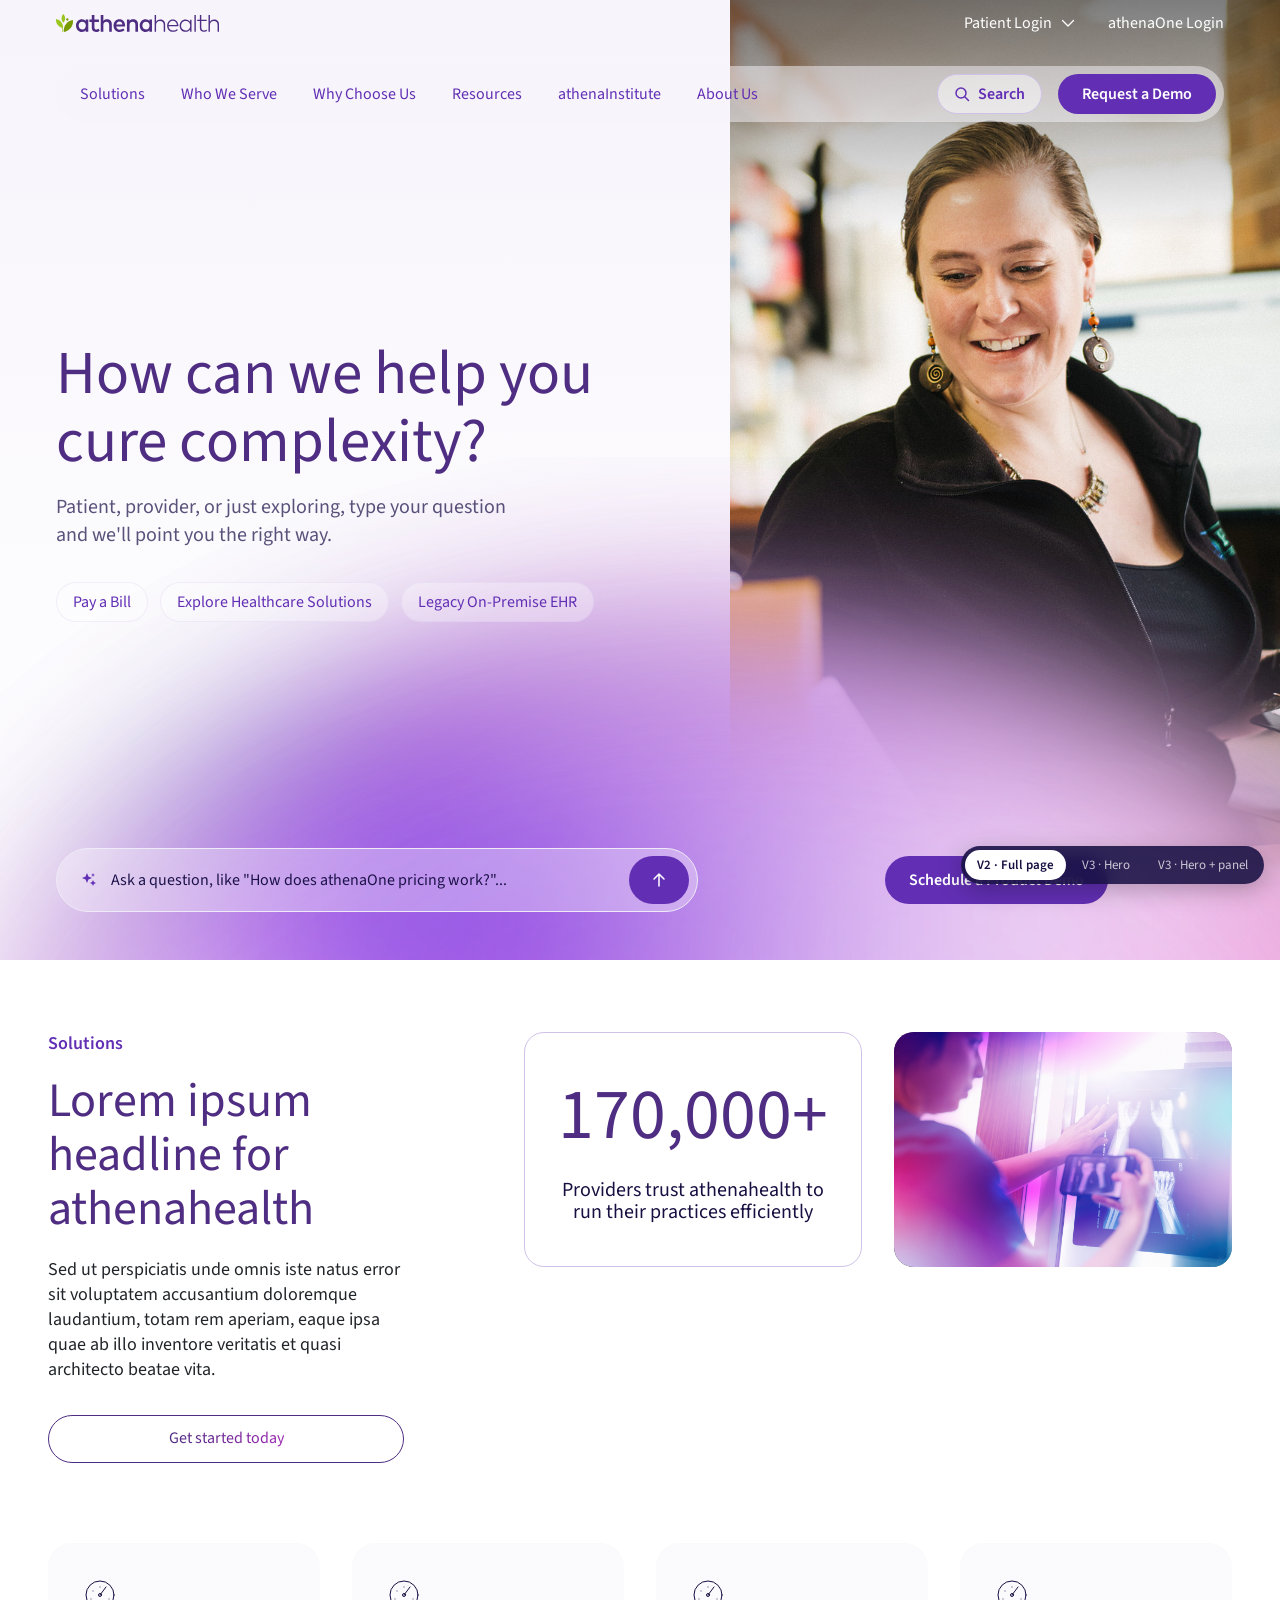
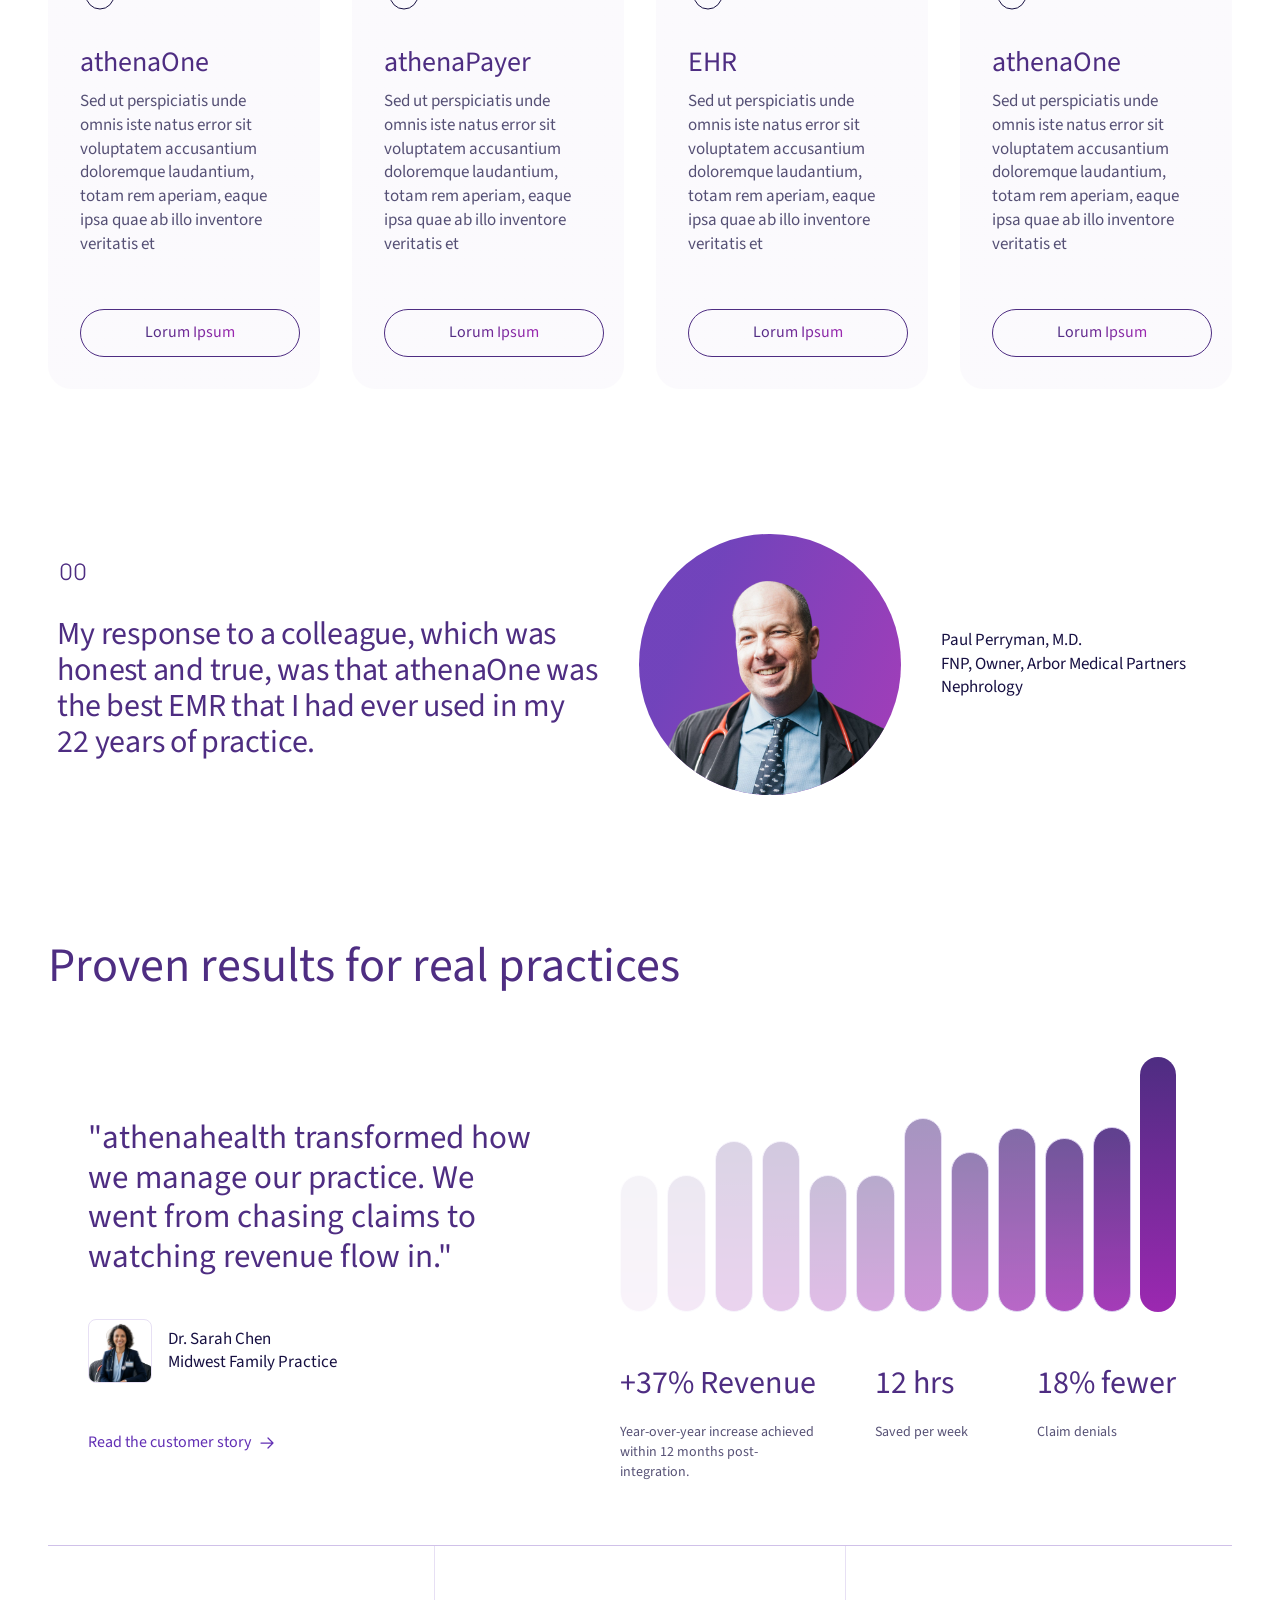
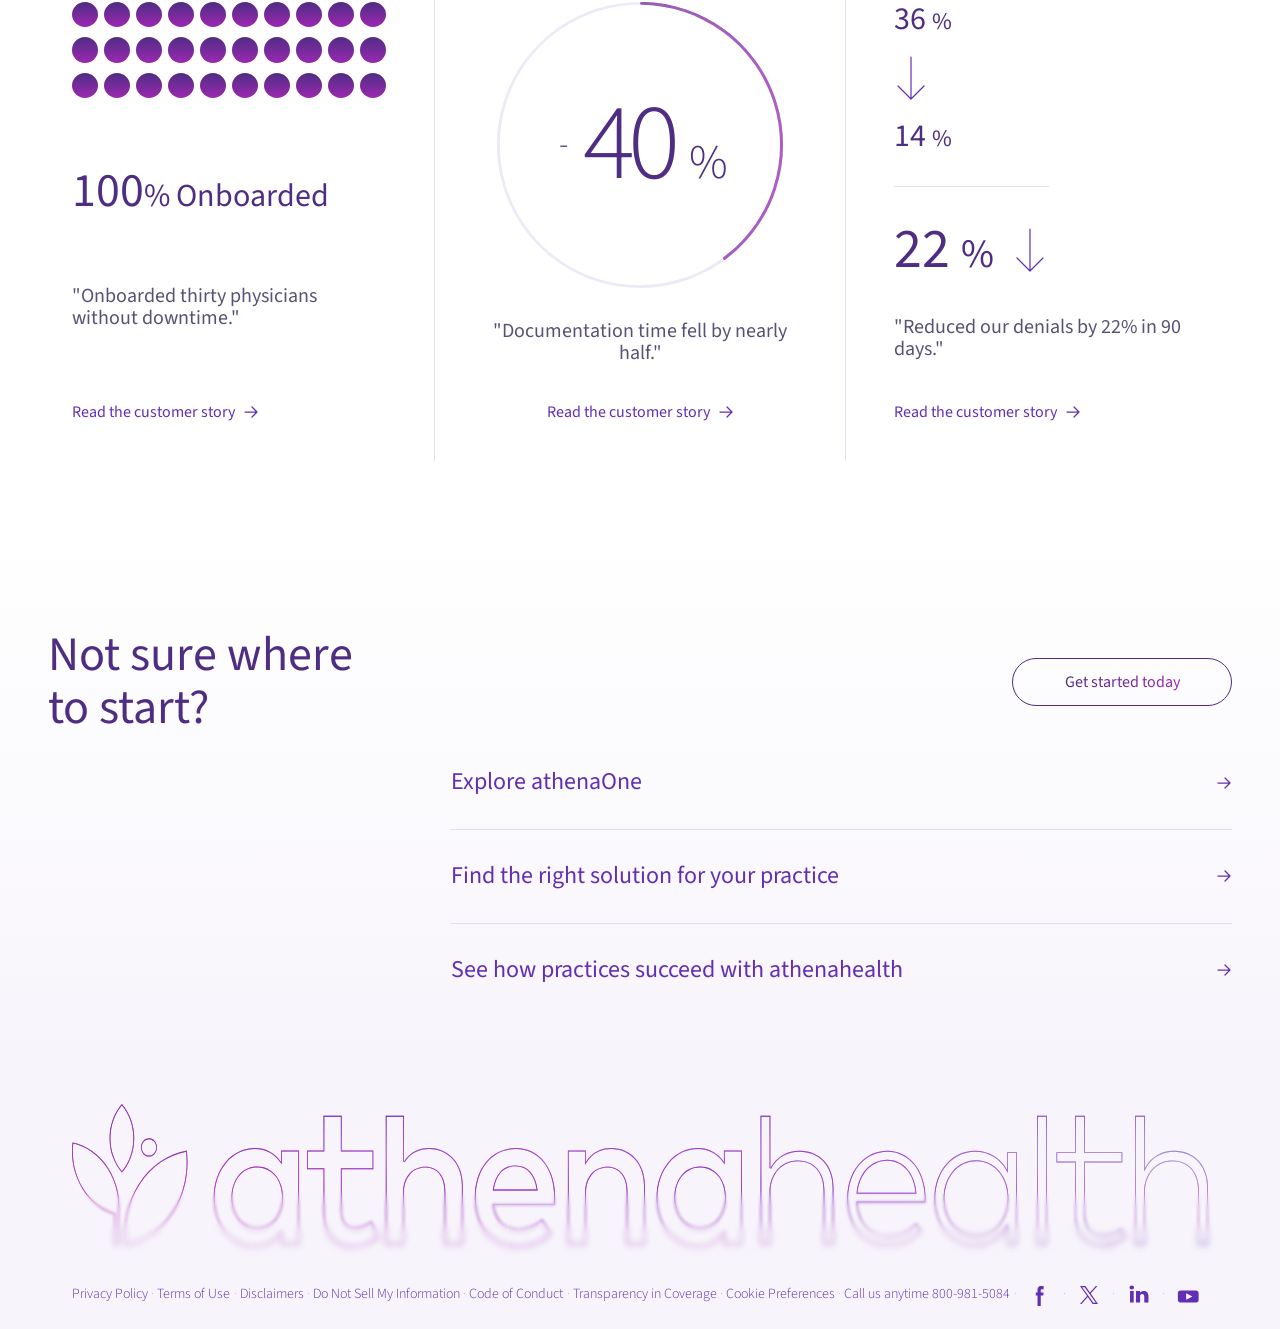
==== athena-cro-prototype/v2.html @ f856212c "Add athenahealth homepage CRO prototype (Option 3, V2/V3) Co-Authored-By: Claude Fable 5.1 <noreply@" ====
<!DOCTYPE html>
<html lang="en">
<head>
<meta charset="utf-8">
<meta name="viewport" content="width=device-width, initial-scale=1">
<title>athenahealth — Option 3 · Conversational experience · V2</title>
<link rel="preconnect" href="https://fonts.googleapis.com">
<link rel="preconnect" href="https://fonts.gstatic.com" crossorigin>
<link href="https://fonts.googleapis.com/css2?family=Source+Sans+3:wght@300;400;600;700&display=swap" rel="stylesheet">
<link rel="stylesheet" href="styles.css">
<link rel="stylesheet" href="responsive.css">
<script type="module" src="mesh-gradient.js"></script>
<script type="module" src="prototype.js"></script>
</head>
<body>
<div class="page" data-figma-node="740:11235">

  <!-- ============ HERO (740:11236 "V2- General") ============ -->
  <section class="hero hero--v2">
    <div class="hero-img" data-figma-node="740:11237">
      <img src="assets/hero-img.png" alt="">
    </div>

    <header class="nav" data-figma-node="740:11238">
      <div class="nav-utility">
        <a class="logo" href="#" aria-label="athenahealth">
          <span class="wordmark"><img src="assets/wordmark.svg" alt=""></span>
          <span class="leaf"><img src="assets/leaf.svg" alt=""></span>
        </a>
        <div class="logins">
          <a class="link-arrow" href="#">Patient Login <span class="ic"><svg viewBox="0 0 16 16" fill="none" stroke="currentColor" stroke-width="1.25" stroke-linecap="round" stroke-linejoin="round"><path d="M2.5 5.5l5.5 5.5 5.5-5.5"/></svg></span></a>
          <a class="link-arrow" href="#">athenaOne Login</a>
        </div>
      </div>
      <div class="nav-bar-wrap">
        <nav class="nav-bar">
          <div class="nav-links" id="nav-links">
            <a class="nav-link" href="#">Solutions</a>
            <a class="nav-link" href="#">Who We Serve</a>
            <a class="nav-link" href="#">Why Choose Us</a>
            <a class="nav-link" href="#">Resources</a>
            <a class="nav-link" href="#">athenaInstitute</a>
            <a class="nav-link" href="#">About Us</a>
          </div>
          <button class="nav-menu-btn" type="button" aria-label="Menu" aria-expanded="false" aria-controls="nav-links"><svg viewBox="0 0 20 20" fill="none" stroke="currentColor" stroke-width="1.5" stroke-linecap="round"><path class="bars-ic" d="M3 5h14M3 10h14M3 15h14"/><path class="x-ic" d="M5 5l10 10M15 5L5 15" style="display:none"/></svg></button>
            <div class="nav-cta">
            <button class="search-pill" type="button" aria-label="Search"><span class="ic"><svg viewBox="0 0 16 16" fill="none" stroke="currentColor" stroke-width="1.5" stroke-linecap="round"><circle cx="7" cy="7" r="5"/><path d="M11 11l3.5 3.5"/></svg></span><span class="search-label">Search</span></button>
            <a class="btn-primary" href="#">Request a Demo</a>
          </div>
        </nav>
      </div>
    </header>

    <!-- Mesh-gradient blob: Ellipse 54 (740:11274) -->
    <div class="blob" data-figma-node="740:11274">
      <div class="blob-inner">
        <div class="mesh" data-mesh="A" data-mask="assets/ellipse54-v2.svg" style="opacity:.9"></div>
        <div class="mesh overlay" data-mesh="B" data-mask="assets/ellipse54-v2.svg"></div>
        <img class="blob-shape" src="assets/ellipse54-v2.svg" alt="">
      </div>
    </div>

    <form class="ask" data-figma-node="740:11275" autocomplete="off">
      <div class="ask-left">
        <span class="ic"><svg viewBox="0 0 16 16" fill="currentColor"><path d="M6 1l1.4 3.6L11 6 7.4 7.4 6 11 4.6 7.4 1 6l3.6-1.4L6 1z"/><path d="M12 8l.9 2.1L15 11l-2.1.9L12 14l-.9-2.1L9 11l2.1-.9L12 8z"/><path d="M12 1l.6 1.4L14 3l-1.4.6L12 5l-.6-1.4L10 3l1.4-.6L12 1z"/></svg></span>
        <input type="text" name="q" aria-label="Ask a question" placeholder='Ask a question, like "How does athenaOne pricing work?"...'>
      </div>
      <button class="ask-send" type="submit" aria-label="Send"><span class="ic"><svg viewBox="0 0 16 16" fill="none" stroke="currentColor" stroke-width="1.5" stroke-linecap="round" stroke-linejoin="round"><path d="M8 14V2M3 7l5-5 5 5"/></svg></span></button>
    </form>

    <div class="hero-copy" data-figma-node="740:11283">
      <div class="text">
        <h1>How can we help you cure complexity?</h1>
        <p class="sub">Patient, provider, or just exploring, type your question
and we'll point you the right way.</p>
      </div>
      <div class="chips">
        <button class="chip" type="button">Pay a Bill</button>
        <button class="chip" type="button">Explore Healthcare Solutions</button>
        <button class="chip" type="button">Legacy On-Premise EHR</button>
      </div>
    </div>

    <a class="btn-primary hero-cta" href="#" data-figma-node="740:11291">Schedule a Product Demo</a>
  </section>

  <!-- ============ SOLUTIONS (740:11292) ============ -->
  <section class="sec-solutions" data-figma-node="740:11292">
    <div class="sol-top">
      <div class="sol-copy">
        <div class="text">
          <p class="kicker">Solutions</p>
          <h2 class="h2">Lorem ipsum headline for athenahealth</h2>
          <p class="body-18">Sed ut perspiciatis unde omnis iste natus error sit voluptatem accusantium doloremque laudantium, totam rem aperiam, eaque ipsa quae ab illo inventore veritatis et quasi architecto beatae vita.</p>
        </div>
        <a class="btn-outline" href="#"><span>Get started today</span></a>
      </div>
      <div class="sol-stats">
        <div class="stat-card">
          <div class="inner">
            <p class="stat-num">170,000+</p>
            <p class="stat-cap">Providers trust athenahealth to run their practices efficiently</p>
          </div>
        </div>
        <div class="photo-card" data-figma-node="740:11308">
          <img src="assets/stat-photo.png" alt="">
          <div class="mesh" data-mesh="B256"></div>
        </div>
      </div>
    </div>

    <div class="card-group" data-figma-node="740:11312">
      <article class="card">
        <div class="card-visual"><svg viewBox="0 0 32 32" fill="none" stroke="currentColor" stroke-width="1" stroke-linecap="round"><circle cx="16" cy="16" r="14"/><path d="M16 16l6-8"/><circle cx="16" cy="16" r="1.5"/><path d="M7 20h.01M9 12h.01M16 8h.01M25 20h.01"/></svg></div>
        <div class="card-text">
          <h3 class="card-title">athenaOne</h3>
          <p class="card-body">Sed ut perspiciatis unde omnis iste natus error sit voluptatem accusantium doloremque laudantium, totam rem aperiam, eaque ipsa quae ab illo inventore veritatis et </p>
        </div>
        <a class="btn-outline" href="#"><span>Lorum Ipsum</span></a>
      </article>
      <article class="card">
        <div class="card-visual"><svg viewBox="0 0 32 32" fill="none" stroke="currentColor" stroke-width="1" stroke-linecap="round"><circle cx="16" cy="16" r="14"/><path d="M16 16l6-8"/><circle cx="16" cy="16" r="1.5"/><path d="M7 20h.01M9 12h.01M16 8h.01M25 20h.01"/></svg></div>
        <div class="card-text">
          <h3 class="card-title">athenaPayer</h3>
          <p class="card-body">Sed ut perspiciatis unde omnis iste natus error sit voluptatem accusantium doloremque laudantium, totam rem aperiam, eaque ipsa quae ab illo inventore veritatis et </p>
        </div>
        <a class="btn-outline" href="#"><span>Lorum Ipsum</span></a>
      </article>
      <article class="card">
        <div class="card-visual"><svg viewBox="0 0 32 32" fill="none" stroke="currentColor" stroke-width="1" stroke-linecap="round"><circle cx="16" cy="16" r="14"/><path d="M16 16l6-8"/><circle cx="16" cy="16" r="1.5"/><path d="M7 20h.01M9 12h.01M16 8h.01M25 20h.01"/></svg></div>
        <div class="card-text">
          <h3 class="card-title">EHR</h3>
          <p class="card-body">Sed ut perspiciatis unde omnis iste natus error sit voluptatem accusantium doloremque laudantium, totam rem aperiam, eaque ipsa quae ab illo inventore veritatis et </p>
        </div>
        <a class="btn-outline" href="#"><span>Lorum Ipsum</span></a>
      </article>
      <article class="card">
        <div class="card-visual"><svg viewBox="0 0 32 32" fill="none" stroke="currentColor" stroke-width="1" stroke-linecap="round"><circle cx="16" cy="16" r="14"/><path d="M16 16l6-8"/><circle cx="16" cy="16" r="1.5"/><path d="M7 20h.01M9 12h.01M16 8h.01M25 20h.01"/></svg></div>
        <div class="card-text">
          <h3 class="card-title">athenaOne</h3>
          <p class="card-body">Sed ut perspiciatis unde omnis iste natus error sit voluptatem accusantium doloremque laudantium, totam rem aperiam, eaque ipsa quae ab illo inventore veritatis et </p>
        </div>
        <a class="btn-outline" href="#"><span>Lorum Ipsum</span></a>
      </article>
    </div>
  </section>

  <!-- ============ TESTIMONIAL (740:11369) ============ -->
  <section class="sec-quote" data-figma-node="740:11369">
    <div class="quote-col">
      <div class="quote-mark"><svg viewBox="0 0 40 40" fill="none" stroke="currentColor" stroke-width="1.6"><path d="M9 4c-2.5 0-4.5 2-4.5 4.5v6.5c0 2.5 2 4.5 4.5 4.5s4.5-2 4.5-4.5V8.5C13.5 6 11.5 4 9 4zM23 4c-2.5 0-4.5 2-4.5 4.5v6.5c0 2.5 2 4.5 4.5 4.5s4.5-2 4.5-4.5V8.5C27.5 6 25.5 4 23 4z"/></svg></div>
      <p class="quote-text">My response to a colleague, which was honest and true, was that athenaOne was the best EMR that I had ever used in my 22 years of practice.</p>
    </div>
    <div class="quote-photo" data-figma-node="740:11387"><img src="assets/testimonial-photo.png" alt=""></div>
    <div class="quote-by">Paul Perryman, M.D.
FNP, Owner, Arbor Medical Partners
Nephrology </div>
  </section>

  <!-- ============ PROVEN RESULTS (740:11392) ============ -->
  <section class="sec-results" data-figma-node="740:11392">
    <h2 class="h2">Proven results for real practices</h2>
    <div class="results-wrap">
      <div class="results-top">
        <div class="rq">
          <p class="rq-text">"athenahealth transformed how we manage our practice. We went from chasing claims to watching revenue flow in."</p>
          <div class="rq-author">
            <div class="avatar">
              <img class="ph" src="assets/testimonial-photo.png" alt="">
              <img class="ov" src="assets/avatar-overlay.png" alt="">
            </div>
            <p class="rq-name">Dr. Sarah Chen<br>Midwest Family Practice</p>
          </div>
          <a class="link-arrow" href="#">Read the customer story <span class="ic"><svg viewBox="0 0 16 16" fill="none" stroke="currentColor" stroke-width="1.25" stroke-linecap="round" stroke-linejoin="round"><path d="M2 8h12M9 3l5 5-5 5"/></svg></span></a>
        </div>
        <div class="rchart">
          <div class="bars" aria-hidden="true">
            <div class="bar" style="height:137.059px;opacity:.05"></div>
            <div class="bar" style="height:137.059px;opacity:.10"></div>
            <div class="bar" style="height:171.006px;opacity:.20"></div>
            <div class="bar" style="height:171.006px;opacity:.25"></div>
            <div class="bar" style="height:137.059px;opacity:.30"></div>
            <div class="bar" style="height:137.059px;opacity:.40"></div>
            <div class="bar" style="height:194.476px;opacity:.50"></div>
            <div class="bar" style="height:160.211px;opacity:.60"></div>
            <div class="bar" style="height:184.289px;opacity:.70"></div>
            <div class="bar" style="height:174.301px;opacity:.80"></div>
            <div class="bar" style="height:185.098px;opacity:.90"></div>
            <div class="bar solid" style="height:255.333px"></div>
          </div>
          <div class="rstats">
            <div class="rstat" style="width:204px"><p class="rstat-num">+37% Revenue</p><p class="rstat-cap">Year-over-year increase achieved within 12 months post-integration.</p></div>
            <div class="rstat" style="width:111px"><p class="rstat-num">12 hrs</p><p class="rstat-cap">Saved per week</p></div>
            <div class="rstat"><p class="rstat-num">18% fewer</p><p class="rstat-cap">Claim denials</p></div>
          </div>
        </div>
      </div>

      <div class="hr" role="presentation"></div>

      <div class="results-bottom">
        <div class="rcol">
          <div class="dots" id="dots" aria-hidden="true"></div>
          <p class="pct-100"><span class="big">100</span><span class="mid">% Onboarded</span></p>
          <p class="rcol-quote">"Onboarded thirty physicians without downtime."</p>
          <a class="link-arrow" href="#">Read the customer story <span class="ic"><svg viewBox="0 0 16 16" fill="none" stroke="currentColor" stroke-width="1.25" stroke-linecap="round" stroke-linejoin="round"><path d="M2 8h12M9 3l5 5-5 5"/></svg></span></a>
        </div>
        <div class="vr" role="presentation"></div>
        <div class="rcol center">
          <div class="ring" aria-label="40% reduction">
            <div class="arc"><img src="assets/ellipse229.svg" alt=""></div>
            <img class="track" src="assets/ellipse230.svg" alt="">
            <p class="val"><span class="n">40 </span><span class="p">%</span></p>
            <p class="minus">-</p>
          </div>
          <p class="rcol-quote">"Documentation time fell by nearly half."</p>
          <a class="link-arrow" href="#">Read the customer story <span class="ic"><svg viewBox="0 0 16 16" fill="none" stroke="currentColor" stroke-width="1.25" stroke-linecap="round" stroke-linejoin="round"><path d="M2 8h12M9 3l5 5-5 5"/></svg></span></a>
        </div>
        <div class="vr" role="presentation"></div>
        <div class="rcol">
          <div class="rdelta">
            <div class="rdelta-stack">
              <p class="pct"><span class="n32">36 </span><span class="n24">%</span></p>
              <span class="arrow-dn"><svg viewBox="0 0 34 50" fill="none" stroke="currentColor" stroke-width="1.2" stroke-linecap="round" stroke-linejoin="round"><path d="M17 4v42M4 33l13 13 13-13"/></svg></span>
              <p class="pct"><span class="n32">14 </span><span class="n24">%</span></p>
            </div>
            <div class="rdelta-line"></div>
            <div class="rdelta-row">
              <p class="pct"><span class="n56">22 </span><span class="n40">%</span></p>
              <span class="arrow-dn"><svg viewBox="0 0 34 50" fill="none" stroke="currentColor" stroke-width="1.2" stroke-linecap="round" stroke-linejoin="round"><path d="M17 4v42M4 33l13 13 13-13"/></svg></span>
            </div>
          </div>
          <p class="rcol-quote">"Reduced our denials by 22% in 90 days."</p>
          <a class="link-arrow" href="#">Read the customer story <span class="ic"><svg viewBox="0 0 16 16" fill="none" stroke="currentColor" stroke-width="1.25" stroke-linecap="round" stroke-linejoin="round"><path d="M2 8h12M9 3l5 5-5 5"/></svg></span></a>
        </div>
      </div>
    </div>
  </section>

  <!-- ============ PREFOOTER (740:11562) ============ -->
  <section class="sec-prefooter" data-figma-node="740:11562">
    <div class="pre-head">
      <h2 class="h2">Not sure where to start?</h2>
      <a class="btn-outline" href="#"><span>Get started today</span></a>
    </div>
    <div class="pre-links">
      <a class="pre-link" href="#">Explore athenaOne <span class="ic"><svg viewBox="0 0 16 16" fill="none" stroke="currentColor" stroke-width="1.25" stroke-linecap="round" stroke-linejoin="round"><path d="M2 8h12M9 3l5 5-5 5"/></svg></span></a>
      <div class="pre-sep"></div>
      <a class="pre-link" href="#">Find the right solution for your practice <span class="ic"><svg viewBox="0 0 16 16" fill="none" stroke="currentColor" stroke-width="1.25" stroke-linecap="round" stroke-linejoin="round"><path d="M2 8h12M9 3l5 5-5 5"/></svg></span></a>
      <div class="pre-sep"></div>
      <a class="pre-link" href="#">See how practices succeed with athenahealth <span class="ic"><svg viewBox="0 0 16 16" fill="none" stroke="currentColor" stroke-width="1.25" stroke-linecap="round" stroke-linejoin="round"><path d="M2 8h12M9 3l5 5-5 5"/></svg></span></a>
    </div>
  </section>

  <!-- ============ FOOTER (740:11578) ============ -->
  <footer class="footer" data-figma-node="740:11578">
    <div class="footer-logo" data-figma-node="740:11579">
      <div class="fl-layer" style="--b:0px;--m0:0%;--m1:0%;--m2:58%;--m3:68%">
        <img src="assets/footer-logo.svg" alt="">
        <div class="mesh hardlight" data-mesh="B" data-mask="assets/footer-logo.svg" style="opacity:.5"></div>
      </div>
      <div class="fl-layer" style="--b:1.5px;--m0:58%;--m1:68%;--m2:74%;--m3:82%">
        <img src="assets/footer-logo.svg" alt="">
        <div class="mesh hardlight" data-mesh="B" data-mask="assets/footer-logo.svg" style="opacity:.5"></div>
      </div>
      <div class="fl-layer" style="--b:3px;--m0:74%;--m1:82%;--m2:88%;--m3:94%">
        <img src="assets/footer-logo.svg" alt="">
        <div class="mesh hardlight" data-mesh="B" data-mask="assets/footer-logo.svg" style="opacity:.5"></div>
      </div>
      <div class="fl-layer" style="--b:5px;--m0:88%;--m1:94%;--m2:100%;--m3:100%">
        <img src="assets/footer-logo.svg" alt="">
        <div class="mesh hardlight" data-mesh="B" data-mask="assets/footer-logo.svg" style="opacity:.5"></div>
      </div>
    </div>
    <div class="legal">
      <a href="#">Privacy Policy</a><span class="dot">·</span>
      <a href="#">Terms of Use</a><span class="dot">·</span>
      <a href="#">Disclaimers</a><span class="dot">·</span>
      <a href="#">Do Not Sell My Information</a><span class="dot">·</span>
      <a href="#"> Code of Conduct</a><span class="dot">·</span>
      <a href="#">Transparency in Coverage</a><span class="dot">·</span>
      <a href="#">Cookie Preferences</a><span class="dot">·</span>
      <a href="tel:8009815084"> Call us anytime 800-981-5084</a><span class="dot">·</span>
      <a class="social" href="#" aria-label="Facebook"><img src="assets/social-1.svg" alt=""></a><span class="dot">·</span>
      <a class="social" href="#" aria-label="X"><img class="x" src="assets/social-x.svg" alt=""></a><span class="dot">·</span>
      <a class="social" href="#" aria-label="LinkedIn"><img src="assets/social-3.svg" alt=""></a><span class="dot">·</span>
      <a class="social" href="#" aria-label="YouTube"><img src="assets/social-4.svg" alt=""></a>
    </div>
  </footer>
</div>

<nav class="switcher" aria-label="Prototype variants">
  <a href="v2.html" aria-current="page">V2 · Full page</a>
  <a href="v3.html">V3 · Hero</a>
  <a href="v3-panel.html">V3 · Hero + panel</a>
</nav>
</body>
</html>
---- athena-cro-prototype/styles.css ----
/* athenahealth — Homepage CRO test prototype
   Tokens taken from Figma: Homepage-CRO-Test-Designs (Option 3 — Conversational experience) */

:root {
  --white: #ffffff;
  --purple-int-100: #622fb4;
  --purple-100: #4e2d82;
  --purple-int-30: #d0c1e9;
  --purple-int-15: #e7e0f4;
  --purple-int-10: #efeaf7;
  --purple-int-5: #f7f5fb;
  --indigo-90: #1c1249;
  --indigo: #160f41;
  --dark-grey: #212529;
  --magenta: #9c28b1;
  --font: "Source Sans 3", "Source Sans Pro", "Helvetica Neue", Arial, sans-serif;
}

*, *::before, *::after { box-sizing: border-box; }
html, body { margin: 0; padding: 0; }
body {
  font-family: var(--font);
  font-weight: 400;
  color: var(--indigo);
  background: #e9e5f1;
  -webkit-font-smoothing: antialiased;
  overflow-x: auto;
}
p, h1, h2, h3 { margin: 0; font-weight: 400; }
a { color: inherit; text-decoration: none; }
button { font: inherit; color: inherit; background: none; border: 0; padding: 0; cursor: pointer; }
img { display: block; }
input { font: inherit; }

/* Fixed 1440 desktop canvas, as in the Figma frames */
.page {
  width: 100%;
  margin: 0 auto;
  background: var(--white);
  position: relative;
  isolation: isolate;
  box-shadow: 0 0 0 1px rgba(0,0,0,.04);
}

/* ---------- icons ---------- */
.ic { display: inline-block; width: 16px; height: 16px; flex: 0 0 auto; }
.ic svg { display: block; width: 100%; height: 100%; }

/* ---------- Buttons ---------- */
.btn-primary {
  display: inline-flex; align-items: center; justify-content: center; gap: 8px;
  height: 48px; min-width: 220px; padding: 10px 24px; border-radius: 30px;
  background: var(--purple-int-100); color: var(--white);
  font-size: 16px; font-weight: 600; line-height: 1.4; white-space: nowrap;
  transition: background .15s ease;
}
.btn-primary:hover { background: #5428a0; }
.btn-outline {
  display: inline-flex; align-items: center; justify-content: center; gap: 8px;
  height: 48px; min-width: 220px; padding: 10px 24px; border-radius: 30px;
  border: 1px solid var(--purple-100); background: transparent;
  font-size: 16px; font-weight: 400; line-height: 1.4; white-space: nowrap;
  transition: background .15s ease;
}
.btn-outline span {
  background: linear-gradient(90deg, #4e2d82 0%, #9c28b1 100%);
  -webkit-background-clip: text; background-clip: text; color: transparent;
}
.btn-outline:hover { background: rgba(78,45,130,.05); }
.link-arrow {
  display: inline-flex; align-items: center; gap: 8px; padding: 5px 0;
  color: var(--purple-int-100); font-size: 16px; line-height: 1.4; white-space: nowrap;
}
.link-arrow:hover { text-decoration: underline; text-underline-offset: 3px; }

/* ---------- Navigation ---------- */
.nav { position: absolute; left: 0; top: 0; width: 100%; z-index: 5; display: flex; flex-direction: column; align-items: center; }
.nav-utility {
  width: 100%; height: 46px; display: flex; align-items: center; justify-content: space-between;
  padding: 12px 56px;
}
.nav--v3 .nav-utility { padding: 12px 64px; }
.logo { position: relative; width: 162.58px; height: 18px; }
.logo .wordmark { position: absolute; left: 12.47%; top: 8.21%; right: 0; bottom: 0; }
.logo .leaf { position: absolute; left: 0; top: 0; right: 89.83%; bottom: .91%; }
.logo img { width: 100%; height: 100%; }
.logins { display: flex; align-items: center; gap: 32px; }
.logins .link-arrow { color: var(--white); }
.nav-bar-wrap { width: calc(100% - 112px); padding-top: 20px; }
.nav--v3 .nav-bar-wrap { width: calc(100% - 128px); }
.nav-bar {
  position: relative; width: 100%; display: flex; align-items: center; justify-content: space-between;
  padding: 8px; border-radius: 32px; background: rgba(247,245,251,.5);
}
.nav--v3 .nav-bar { background: rgba(247,245,251,.16); }
.nav-links { display: flex; align-items: center; gap: 4px; height: 32px; }
.nav-link {
  display: flex; align-items: center; gap: 8px; height: 38px; padding: 8px 16px; border-radius: 32px;
  color: var(--purple-int-100); font-size: 16px; line-height: 1.4; white-space: nowrap;
  transition: background .15s ease;
}
.nav-link:hover { background: rgba(98,47,180,.08); }
.nav--v3 .nav-link { color: var(--white); }
.nav--v3 .nav-link:hover { background: rgba(255,255,255,.12); }
.nav-menu-btn { display: none; align-items: center; justify-content: center; width: 40px; height: 40px; border-radius: 50%; color: var(--purple-int-100); }
.nav--v3 .nav-menu-btn { color: var(--white); }
.nav-menu-btn svg { width: 20px; height: 20px; }
.nav-cta { display: flex; align-items: center; justify-content: flex-end; gap: 16px; }
.search-pill {
  display: flex; align-items: center; gap: 8px; height: 40px; padding: 10px 16px; border-radius: 96px;
  background: rgba(255,255,255,.5); border: .5px solid var(--purple-int-30);
  color: var(--purple-int-100); font-size: 16px; font-weight: 600; line-height: 1.4;
}
.nav-cta .btn-primary { height: 40px; min-width: 0; }

/* ---------- Hero (shared) ---------- */
.hero { position: relative; width: 100%; height: 960px; overflow: hidden; }
.hero--v2 {
  background-image: linear-gradient(180deg, rgba(239,234,247,.5) 0%, rgba(239,234,247,0) 100%),
                    linear-gradient(90deg, #fff 0%, #fff 100%);
}
.hero--v3 {
  background-image: linear-gradient(123.69006781057098deg, rgb(98,47,180) 0%, rgb(98,47,180) 24%, rgb(156,40,177) 100%);
}

/* Right-hand photo (V2) */
.hero-img { position: absolute; right: 0; top: 0; width: 42.986%; height: 960px; overflow: hidden; }
.hero-img img { position: absolute; top: 0; left: -77.63%; width: 232.32%; height: 100%; max-width: none; object-fit: cover; }
.hero-img::after {
  content: ""; position: absolute; inset: 0;
  background: linear-gradient(180deg, rgba(0,0,0,.5) 0%, rgba(0,0,0,0) 24.583%);
}

/* Mesh-gradient blob ("Ellipse 54") */
.blob { position: absolute; pointer-events: none; }
.blob-inner { position: absolute; isolation: isolate; }
.mesh.overlay { mix-blend-mode: overlay; }
.mesh.hardlight { mix-blend-mode: hard-light; }
.mesh { position: absolute; inset: 0; }
.blob-shape { position: absolute; inset: 0; width: 100%; height: 100%; }

/* V2: 1471.146 × 1059.452 at (-13, 636), rotated 180°, blur padding -16.99% / -12.24% */
.hero--v2 .blob { left: -13px; top: 636px; width: 1471.146px; height: 1059.452px; transform: rotate(180deg); }
.hero--v2 .blob-inner { inset: -16.99% -12.24%; }
/* V3: 1228.634 box at (143, 453); inner 899.423 square rotated 30°, padding -26.68% */
.hero--v3 .blob { left: 143px; top: 453px; width: 1228.634px; height: 1228.634px; display: flex; align-items: center; justify-content: center; }
.hero--v3 .blob-rot { position: relative; width: 899.423px; height: 899.423px; transform: rotate(30deg); flex: none; }
.hero--v3 .blob-inner { inset: -26.68%; }

/* Hero copy */
.hero-copy { position: absolute; left: 56px; top: 340px; width: 539px; display: flex; flex-direction: column; gap: 32px; }
.hero-copy .text { display: flex; flex-direction: column; gap: 16px; }
.hero-copy h1 { font-size: 61px; line-height: 1.12; color: var(--purple-100); overflow-wrap: break-word; }
.hero-copy .sub { font-size: 20px; line-height: 1.44; color: var(--indigo-90); opacity: .72; white-space: pre-wrap; }
.chips { display: flex; align-items: center; gap: 12px; }
.chip {
  display: inline-flex; align-items: center; justify-content: center; gap: 8px; padding: 8px 16px; border-radius: 30px;
  background: rgba(255,255,255,.32); border: .5px solid rgba(208,193,233,.24);
  color: var(--purple-int-100); font-size: 16px; line-height: 22px; white-space: nowrap;
  transition: background .15s ease;
}
.chip:hover { background: rgba(255,255,255,.6); }

.hero--v3 .hero-copy { left: 64px; top: 322px; width: 642px; }
.hero--v3 .hero-copy .text { gap: 12px; }
.eyebrow { font-size: 10px; font-weight: 700; line-height: 1.28; letter-spacing: 2.8px; text-transform: uppercase; color: var(--purple-int-15); white-space: nowrap; }
.hero--v3 h1 { color: var(--white); font-size: 64px; line-height: 1.12; }
.hero--v3 h1 .wave { font-size: 45px; }
.hero--v3 h1 .sp { font-size: 56px; }
.hero--v3 .chip { background: rgba(255,255,255,.12); border: 0; padding: 11px 18px; color: var(--white); }
.hero--v3 .chip:hover { background: rgba(255,255,255,.22); }

/* Ask bar */
.ask {
  position: absolute; left: 56px; top: 848px; width: 642px; height: 64px;
  display: flex; align-items: center; justify-content: space-between;
  padding: 10px 8px 10px 24px; border-radius: 70px;
  background: rgba(255,255,255,.32); border: 1px solid var(--purple-int-10);
}
.ask-left { display: flex; align-items: center; gap: 12px; flex: 1; min-width: 0; }
.ask-left .ic { color: var(--purple-int-100); }
.ask input {
  flex: 1; min-width: 0; border: 0; outline: 0; background: transparent;
  font-size: 16px; line-height: 1.4; color: var(--indigo-90);
}
.ask input::placeholder { color: var(--indigo-90); opacity: 1; }
.ask-send {
  display: inline-flex; align-items: center; justify-content: center; height: 48px; min-width: 48px; padding: 10px 22px;
  border-radius: 30px; background: var(--purple-int-100); color: var(--white); flex: none;
}
.hero--v3 .ask { left: 64px; background: rgba(255,255,255,.12); border: 1px solid rgba(255,255,255,.32); }
.hero--v3 .ask-left .ic, .hero--v3 .ask input, .hero--v3 .ask input::placeholder { color: var(--white); }
.hero--v3 .ask-send { width: 80px; background: var(--white); color: var(--purple-int-100); padding: 10px 24px; }

.hero-cta { position: absolute; right: 13.47%; top: 856px; }

/* V3 side panel */
.panel {
  position: absolute; right: 64px; top: 154px; width: 523px; height: 754px; border-radius: 32px; background: var(--white);
}
.panel-title { position: absolute; left: 32px; top: 32px; font-size: 16px; line-height: 22px; color: var(--purple-100); white-space: nowrap; }
.panel-cards { position: absolute; left: 32px; top: 78px; width: 459px; display: flex; flex-direction: column; align-items: center; gap: 32px; }
.panel-list { display: flex; flex-direction: column; gap: 24px; width: 100%; }
.pcard { display: flex; align-items: center; gap: 20px; width: 100%; border-radius: 16px; overflow: hidden; }
.pcard-img { position: relative; width: 180px; height: 144px; border-radius: 8px; overflow: hidden; background: var(--purple-int-100); flex: none; }
.pcard-img img { position: absolute; max-width: none; object-fit: cover; }
.pcard-copy { flex: 1; min-width: 0; display: flex; flex-direction: column; justify-content: center; gap: 16px; }
.pcard-text { display: flex; flex-direction: column; gap: 13.394px; }
.pcard-cat { font-size: 14px; line-height: 1.3; color: var(--indigo-90); opacity: .72; width: 234.394px; }
.pcard-cat.alt { color: var(--indigo); }
.pcard-cat.purple { color: var(--purple-int-100); opacity: 1; }
.pcard-title { font-size: 19px; font-weight: 600; line-height: 1.12; letter-spacing: -.2093px; color: var(--purple-100); overflow-wrap: break-word; }
.pcard-title.indigo { color: var(--indigo); }
.pcard-link { display: inline-flex; align-items: center; gap: 6.697px; padding: 4.186px 0; font-size: 13.39px; font-weight: 600; line-height: 1.4; color: var(--purple-int-100); white-space: nowrap; }
.pcard-link .ic { width: 13.394px; height: 13.394px; }
.pcard-link:hover { text-decoration: underline; text-underline-offset: 3px; }
.pager { display: flex; gap: 8px; align-items: center; width: 46px; height: 10px; }
.pager button { width: 10px; height: 10px; border-radius: 50%; background: var(--purple-int-30); transition: background .15s ease; }
.pager button[aria-current="true"] { background: var(--purple-int-100); }
.panel .btn-primary { position: absolute; left: 32px; top: 674px; width: 459px; }

/* ---------- Section: Solutions / stats / cards ---------- */
.sec-solutions { background: var(--white); padding: 72px 48px; display: flex; flex-direction: column; gap: 80px; width: 100%; }
.sol-top { display: flex; gap: 120px; align-items: flex-start; width: 100%; }
.sol-copy { flex: 1 0 0; min-width: 1px; display: flex; flex-direction: column; gap: 32px; }
.sol-copy .text { display: flex; flex-direction: column; gap: 20px; }
.kicker { font-size: 18px; font-weight: 600; line-height: 1.3; color: var(--purple-int-100); }
.h2 { font-size: 48px; line-height: 1.12; color: var(--purple-100); overflow-wrap: break-word; }
.body-18 { font-size: 18px; line-height: 1.4; color: var(--dark-grey); }
.sol-stats { display: flex; align-items: center; gap: 32px; flex: none; }
.stat-card {
  width: 338px; height: 235px; display: flex; flex-direction: column; align-items: center; justify-content: center; gap: 32px;
  padding: 32px 24px; border-radius: 20px; border: .5px solid var(--purple-int-30);
}
.stat-card .inner { display: flex; flex-direction: column; align-items: center; gap: 24px; }
.stat-num { font-size: 72px; line-height: 1.1; color: var(--purple-100); white-space: nowrap; }
.stat-cap { width: 290px; font-size: 20px; line-height: 1.12; text-align: center; color: var(--indigo); }
.photo-card { position: relative; width: 338px; height: 235px; border-radius: 20px; overflow: hidden; isolation: isolate; }
.photo-card .mesh { mix-blend-mode: hard-light; }
.photo-card img { position: absolute; inset: 0; width: 100%; height: 100%; object-fit: cover; }
.photo-card .mesh { border-radius: 20px; }

.card-group { display: flex; gap: 32px; align-items: flex-start; width: 100%; }
.card {
  flex: 1 0 0; min-width: 1px; display: flex; flex-direction: column; gap: 32px; padding: 32px; border-radius: 24px; overflow: hidden;
  background-image: linear-gradient(90deg, rgba(239,234,247,.25) 0%, rgba(239,234,247,.25) 100%), linear-gradient(90deg, #fff 0%, #fff 100%);
}
.card-visual { width: 40px; height: 40px; padding: 4px; display: flex; align-items: center; justify-content: center; color: var(--indigo); }
.card-visual svg { width: 32px; height: 32px; }
.card-text { display: flex; flex-direction: column; gap: 12px; }
.card-title { font-size: 28px; line-height: 1.12; color: var(--purple-100); }
.card-body { font-size: 17px; line-height: 1.4; color: var(--indigo); opacity: .72; }
.card .btn-outline { margin-top: 20px; }

/* ---------- Section: big testimonial ---------- */
.sec-quote { display: flex; align-items: center; justify-content: center; gap: 40px; padding: 73px 48px; width: 100%; }
.quote-col { width: 542px; display: flex; flex-direction: column; gap: 48px; }
.quote-mark { height: 1px; color: var(--purple-100); display: flex; align-items: flex-start; }
.quote-mark svg { width: 40px; height: 40px; margin-top: -8px; }
.quote-text { font-size: 32px; line-height: 1.12; letter-spacing: -.25px; color: var(--purple-100); }
.quote-photo {
  position: relative; width: 261.866px; height: 261.867px; border-radius: 172px; overflow: hidden; flex: none;
  background-image: linear-gradient(113.96238016603981deg, rgba(98,47,180,.9) 0%, rgba(98,47,180,.9) 24%, rgba(156,40,177,.9) 100%);
}
.quote-photo img { position: absolute; left: -25.02%; top: 16.67%; width: 125.02%; height: 83.33%; max-width: none; }
.quote-by { width: 281.652px; height: 86.188px; display: flex; flex-direction: column; justify-content: center; font-size: 17px; line-height: 1.4; color: var(--indigo); white-space: pre-wrap; }

/* ---------- Section: Proven results ---------- */
.sec-results { background: var(--white); padding: 72px 48px; display: flex; flex-direction: column; gap: 24px; width: 100%; }
.results-wrap { display: flex; flex-direction: column; width: 100%; }
.results-top {
  width: 100%; min-height: 526.49px; background: var(--white); border-radius: 32px;
  display: flex; align-items: center; gap: 24px; padding: 0 24px 24px;
}
.rq { width: 492px; height: 411px; padding: 16px; border-radius: 16px; display: flex; flex-direction: column; justify-content: flex-end; gap: 32px; }
.rq-text { font-size: 33px; line-height: 1.2; color: var(--purple-100); text-indent: calc(1px * (0px - 0.45 * 33px)); }
.rq-author { display: flex; align-items: center; gap: 16px; }
.avatar { position: relative; width: 64px; height: 64px; border-radius: 8px; overflow: hidden; border: .5px solid var(--purple-int-15); background: var(--white); flex: none; }
.avatar .ph { position: absolute; left: -44.09%; top: 8.33%; width: 146.71%; height: 91.67%; max-width: none; }
.avatar .ov { position: absolute; inset: 0; width: 100%; height: 100%; object-fit: cover; }
.rq-name { width: 246.063px; height: 86.188px; display: flex; flex-direction: column; justify-content: center; font-size: 17px; line-height: 1.4; color: var(--indigo); }
.rchart { flex: 1 0 0; min-width: 1px; min-height: 411px; padding: 0 32px; display: flex; flex-direction: column; align-items: center; justify-content: center; gap: 48px; }
.bars { display: flex; align-items: flex-end; gap: 8.959px; width: 100%; max-width: 649.53px; }
.bar {
  flex: 1 1 0; min-width: 0; border-radius: 44.795px; border: 1px solid var(--purple-int-30);
  background-image: linear-gradient(180deg, #4e2d82 0%, #9c28b1 100%);
}
.bar.solid { border: 0; background-image: linear-gradient(180deg, rgb(78,45,130) 0%, rgb(156,40,177) 100%), linear-gradient(90deg, rgb(78,45,130) 0%, rgb(78,45,130) 100%); }
.rstats { width: 100%; max-width: 652px; display: flex; justify-content: space-between; align-items: flex-start; line-height: normal; }
.rstat { display: flex; flex-direction: column; gap: 16px; }
.rstat-num { font-size: 32px; color: var(--purple-100); white-space: nowrap; }
.rstat-cap { font-size: 14px; color: var(--indigo); opacity: .72; }
.hr { width: 100%; height: 0; border-top: .5px solid var(--purple-int-30); }
.results-bottom { display: flex; align-items: stretch; gap: 24px; width: 100%; }
.rcol { flex: 1 0 0; min-width: 1px; padding: 56px 24px 32px; border-radius: 20px; display: flex; flex-direction: column; justify-content: space-between; align-items: flex-start; }
.rcol.center { align-items: center; justify-content: center; gap: 32px; }
.vr { width: 1px; align-self: stretch; min-height: 473.91px; background: var(--purple-int-30); opacity: .5; flex: none; }
.dots { display: grid; grid-template-columns: repeat(10, minmax(0,1fr)); column-gap: 6.373444557189941px; row-gap: 9.819550514221191px; width: 100%; max-width: 367.33px; }
.dots img { width: 100%; aspect-ratio: 1; }
.pct-100 { color: var(--purple-100); line-height: 1.1; white-space: nowrap; }
.pct-100 .big { font-size: 48px; } .pct-100 .mid { font-size: 32px; }
.rcol-quote { width: 100%; font-size: 20px; line-height: 1.12; color: var(--indigo); opacity: .72; text-indent: calc(1px * (0px - 0.45 * 20px)); }
.rcol.center .rcol-quote { text-align: center; }
.ring { position: relative; width: 285.91px; height: 285.91px; border-radius: 181.53px; }
.ring .arc { position: absolute; left: 0; top: 0; width: 285.91px; height: 285.91px; transform: rotate(-90deg); }
.ring .arc img { position: absolute; left: 9.75%; right: 0; top: 50%; bottom: 0; width: 90.25%; height: 50%; }
.ring .track { position: absolute; inset: 0; width: 100%; height: 100%; }
.ring .val { position: absolute; left: calc(50% - 57px); top: 82.96px; color: var(--purple-100); line-height: 1.1; white-space: nowrap; letter-spacing: -6.5351px; font-weight: 300; }
.ring .val .n { font-size: 108.918px; } .ring .val .p { font-size: 48px; }
.ring .minus { position: absolute; left: 61.46px; top: 125.96px; font-size: 31.273px; line-height: 1.1; color: var(--purple-100); font-weight: 300; }
.rdelta { display: flex; flex-direction: column; gap: 32px; width: 100%; }
.rdelta-stack { width: 148px; display: flex; flex-direction: column; justify-content: center; gap: 16px; }
.pct { color: var(--purple-100); line-height: 1.1; }
.pct .n32 { font-size: 32px; } .pct .n24 { font-size: 24px; }
.pct .n56 { font-size: 56px; } .pct .n40 { font-size: 40px; }
.arrow-dn { width: 34px; height: 50px; color: var(--purple-int-100); }
.arrow-dn svg { width: 100%; height: 100%; }
.rdelta-line { width: 155px; height: 0; border-top: 1px solid var(--purple-int-30); opacity: .5; }
.rdelta-row { display: flex; align-items: center; gap: 19px; white-space: nowrap; }

/* ---------- Prefooter ---------- */
.sec-prefooter {
  width: 100%; padding: 96px 48px; display: flex; flex-direction: column; align-items: flex-end; gap: 32px; overflow: hidden;
  background-image: linear-gradient(180deg, rgba(239,234,247,0) 0%, rgba(239,234,247,.5) 100%), linear-gradient(90deg, #fff 0%, #fff 100%);
}
.pre-head { width: 100%; display: flex; align-items: center; justify-content: space-between; }
.pre-head .h2 { width: 315.41px; }
.pre-links { width: 66%; max-width: 887.04px; display: flex; flex-direction: column; gap: 32px; }
.pre-link { display: flex; align-items: center; justify-content: space-between; color: var(--purple-int-100); font-size: 24px; line-height: 1.2; }
.pre-link:hover { text-decoration: underline; text-underline-offset: 4px; }
.pre-sep { width: 100%; height: 1px; background: var(--purple-int-30); opacity: .5; }

/* ---------- Footer ---------- */
.footer { position: relative; width: 100%; height: 248px; background: var(--purple-int-5); overflow: hidden; }
/* Figma: Union outline filled #622fb4→#9c28b1 + mesh (hard-light, 50%); frame has a PROGRESSIVE layer blur
   (0 at 61.6% of height → 28 at 170.8%). Emulated with four blurred copies, each masked to a horizontal band. */
.footer-logo { position: absolute; left: 72px; right: 72px; bottom: 81.41px; height: 143.52px; }
.fl-layer { position: absolute; inset: -20px; padding: 20px; isolation: isolate; filter: blur(var(--b));
  -webkit-mask-image: linear-gradient(180deg, transparent var(--m0), #000 var(--m1), #000 var(--m2), transparent var(--m3));
  mask-image: linear-gradient(180deg, transparent var(--m0), #000 var(--m1), #000 var(--m2), transparent var(--m3)); }
.fl-layer img { position: absolute; left: 20px; top: 20px; right: 20px; bottom: 20px; width: calc(100% - 40px); height: calc(100% - 40px); }
.fl-layer .mesh { inset: 20px; }
.legal { position: absolute; left: 72px; right: 72px; top: 194.07px; display: flex; align-items: center; justify-content: space-between; }
.legal a, .legal span { font-size: 14px; font-weight: 300; line-height: 1.4; color: var(--purple-int-100); white-space: nowrap; }
.legal a:hover { text-decoration: underline; }
.legal .dot { opacity: .3; }
.legal .social { width: 40px; height: 40px; display: flex; align-items: center; justify-content: center; }
.legal .social img { width: 40px; height: 40px; }
.legal .social img.x { width: 17.587px; height: 18px; }

/* ---------- Variant switcher (prototype chrome, not part of the design) ---------- */
.switcher {
  position: fixed; right: 16px; bottom: 16px; z-index: 50; display: flex; gap: 4px; padding: 4px;
  background: rgba(22,15,65,.88); border-radius: 999px; backdrop-filter: blur(8px); box-shadow: 0 6px 24px rgba(0,0,0,.25);
}
.switcher a { padding: 6px 12px; border-radius: 999px; color: #fff; font-size: 13px; line-height: 1.4; opacity: .75; }
.switcher a:hover { opacity: 1; }
.switcher a[aria-current="page"] { background: #fff; color: var(--indigo); opacity: 1; font-weight: 600; }
---- athena-cro-prototype/responsive.css ----
/* Responsive layer. Figma only defines 1440 frames, so these breakpoints are our own:
   ≥1200  fluid desktop (styles.css values, stretched full-width)
   <1200  tablet
   <768   mobile  */

body { overflow-x: hidden; }

/* ------------------------------------------------------------------ */
/* Tablet                                                              */
/* ------------------------------------------------------------------ */
@media (max-width: 1199px) {
  /* Navigation: collapse links behind a menu button */
  .nav-utility { padding: 12px 40px; }
  .nav--v3 .nav-utility { padding: 12px 40px; }
  .nav-bar-wrap, .nav--v3 .nav-bar-wrap { width: calc(100% - 80px); }
  .nav-menu-btn { display: inline-flex; }
  .nav-links {
    display: none; position: absolute; left: 0; right: 0; top: calc(100% + 8px); z-index: 20;
    height: auto; flex-direction: column; align-items: stretch; gap: 2px; padding: 12px;
    background: var(--white); border-radius: 24px; box-shadow: 0 16px 48px rgba(22,15,65,.18);
  }
  .nav-bar.is-open .nav-links { display: flex; }
  .nav-bar.is-open .nav-menu-btn .bars-ic { display: none; }
  .nav-bar.is-open .nav-menu-btn .x-ic { display: block !important; }
  .nav--v3 .nav-links .nav-link { color: var(--purple-int-100); }
  .nav--v3 .nav-links .nav-link:hover { background: rgba(98,47,180,.08); }
  .nav-link { height: 44px; }

  .hero--v2 .logins .link-arrow { color: var(--purple-int-100); }
  .hero--v2 .blob { top: auto; bottom: -560px; left: -30%; width: 160%; height: 1059px; }

  /* Hero V2 → flow layout: copy, ask + CTA row, photo band at the bottom */
  .hero--v2 { height: auto; display: flex; flex-direction: column; gap: 32px; padding: 168px 40px 0; }
  .hero--v2 .nav { order: 0; }
  .hero--v2 .hero-copy { order: 1; position: relative; inset: auto; z-index: 2; width: 100%; max-width: 680px; }
  .hero-copy h1 { font-size: 48px; }
  .hero-copy .sub { font-size: 18px; white-space: normal; }
  .chips { flex-wrap: wrap; }
  .hero--v2 .ask { order: 2; position: relative; inset: auto; z-index: 2; width: 100%; max-width: 642px; }
  .hero--v2 .hero-cta { order: 3; position: relative; inset: auto; z-index: 2; align-self: flex-start; }
  .hero--v2 .hero-img { order: 4; position: relative; width: calc(100% + 80px); margin: 8px -40px 0; height: 420px; }
  .hero--v2 .hero-img img { left: 0; width: 100%; height: 100%; }
  .hero--v2 .hero-img::after { background: linear-gradient(180deg, rgba(239,234,247,1) 0%, rgba(239,234,247,0) 30%); }

  /* Hero V3: switch to flow layout so the panel can sit below the copy */
  .hero--v3 { height: auto; min-height: 100vh; display: flex; flex-direction: column; gap: 40px; padding: 168px 40px 56px; }
  .hero--v3 .hero-copy { position: relative; inset: auto; z-index: 2; width: 100%; max-width: 760px; }
  .hero--v3 h1 { font-size: 52px; }
  .hero--v3 h1 .wave { font-size: 38px; }
  .hero--v3 .ask { position: relative; inset: auto; z-index: 2; width: 100%; max-width: 642px; }
  .hero--v3 .blob { top: auto; bottom: -420px; left: 10%; }
  .panel { position: relative; left: auto; right: auto; top: auto; width: 100%; height: auto; padding: 32px; display: flex; flex-direction: column; gap: 24px; }
  .panel-title { position: static; }
  .panel-cards { position: static; width: 100%; }
  .panel .btn-primary { position: static; width: 100%; }
  .pcard-cat { width: auto; }
  .hero--v3 .panel { z-index: 2; }

  /* Sections */
  .sec-solutions, .sec-results, .sec-quote { padding: 56px 40px; }
  .sec-prefooter { padding: 72px 40px; }
  .sol-top { flex-direction: column; gap: 48px; }
  .sol-copy { flex: none; }
  .sol-stats { flex-wrap: wrap; align-self: stretch; }
  .stat-card, .photo-card { flex: 1 1 300px; width: auto; }
  .card-group { flex-wrap: wrap; }
  .card { flex: 1 1 calc(50% - 16px); min-width: 280px; }
  .sec-quote { flex-wrap: wrap; justify-content: flex-start; }
  .quote-col { width: 100%; gap: 24px; }
  .quote-mark { height: auto; }
  .quote-mark svg { margin: 0; }
  .results-top { flex-direction: column; align-items: stretch; padding: 24px; min-height: 0; gap: 32px; }
  .rq { width: 100%; height: auto; padding: 0; justify-content: flex-start; }
  .rchart { flex: none; min-height: 0; padding: 0; width: 100%; }
  .results-bottom { flex-direction: column; gap: 0; }
  .vr { display: none; }
  .rcol { flex: none; padding: 40px 0; gap: 24px; border-top: .5px solid var(--purple-int-30); border-radius: 0; }
  .rcol:first-child { border-top: 0; }
  .rcol.center { align-items: flex-start; }
  .rcol.center .rcol-quote { text-align: left; }
  .pre-head { flex-direction: column; align-items: flex-start; gap: 24px; }
  .pre-head .h2 { width: auto; }
  .pre-links { width: 100%; max-width: none; }

  /* Footer */
  .footer { height: auto; padding: 32px 40px 32px; }
  .footer-logo { position: relative; left: auto; right: auto; bottom: auto; height: auto; aspect-ratio: 1296 / 143.52; margin-bottom: 32px; }
  .legal { position: static; flex-wrap: wrap; gap: 8px 12px; justify-content: flex-start; }
  .legal .dot { display: none; }
}

/* ------------------------------------------------------------------ */
/* Mobile                                                              */
/* ------------------------------------------------------------------ */
@media (max-width: 767px) {
  .nav-utility, .nav--v3 .nav-utility { padding: 12px 16px; }
  .nav-bar-wrap, .nav--v3 .nav-bar-wrap { width: calc(100% - 32px); padding-top: 8px; }
  .logo { width: 126px; height: 14px; }
  .logins { gap: 16px; }
  .logins .link-arrow { font-size: 14px; }
  .logins .link-arrow:last-child { display: none; }
  .search-pill { padding: 10px 12px; }
  .search-label { display: none; }
  .nav-cta { gap: 8px; }
  .nav-cta .btn-primary { padding: 10px 16px; font-size: 14px; }

  /* Hero V2 */
  .hero--v2 { gap: 24px; padding: 128px 20px 0; }
  .hero--v2 .ask { max-width: none; height: 56px; padding: 6px 6px 6px 16px; }
  .hero--v2 .ask-send { height: 44px; min-width: 44px; padding: 0 18px; }
  .hero--v2 .hero-cta { width: 100%; }
  .hero--v2 .hero-img { width: calc(100% + 40px); margin: 16px -20px 0; height: 320px; }
  .hero--v2 .blob { left: -60%; width: 220%; }
  .hero-copy h1 { font-size: 40px; }
  .hero-copy .sub { font-size: 17px; }
  .chips { flex-wrap: nowrap; overflow-x: auto; scrollbar-width: none; margin: 0 -20px; padding: 0 20px; }
  .chips::-webkit-scrollbar { display: none; }
  .chip { flex: none; }
  .ask input { font-size: 15px; }

  /* Hero V3 */
  .hero--v3 { padding: 128px 20px 48px; gap: 24px; min-height: 0; }
  .hero--v3 h1 { font-size: 40px; }
  .hero--v3 h1 .wave { font-size: 30px; }
  .hero--v3 h1 .sp { font-size: 36px; }
  .hero--v3 .ask { height: 56px; padding: 6px 6px 6px 16px; }
  .hero--v3 .ask-send { height: 44px; width: 60px; padding: 0; }
  .hero--v3 .blob { bottom: -560px; left: -40%; width: 1000px; height: 1000px; }
  .hero--v3 .blob-rot { width: 732px; height: 732px; }
  .panel { padding: 20px; border-radius: 24px; }
  .pcard { flex-direction: column; align-items: stretch; gap: 12px; }
  .pcard-img { width: 100%; height: 160px; }
  .pcard-img img { width: 100% !important; height: 100% !important; left: 0 !important; top: 0 !important; }

  /* Sections */
  .sec-solutions, .sec-results, .sec-quote { padding: 48px 20px; }
  .sec-prefooter { padding: 56px 20px; }
  .sec-solutions { gap: 48px; }
  .h2 { font-size: 34px; }
  .sol-copy .text { gap: 16px; }
  .body-18 { font-size: 17px; }
  .btn-primary, .btn-outline { min-width: 0; width: 100%; }
  .stat-card, .photo-card { flex: 1 1 100%; }
  .stat-num { font-size: 56px; }
  .stat-cap { width: auto; }
  .card { flex: 1 1 100%; min-width: 0; padding: 24px; gap: 24px; }
  .card-title { font-size: 24px; }
  .sec-quote { gap: 24px; }
  .quote-text { font-size: 26px; }
  .quote-photo { width: 200px; height: 200px; }
  .quote-photo img { width: 125%; height: 83.33%; }
  .quote-by { width: auto; height: auto; }
  .rq-text { font-size: 26px; }
  .rq-name { width: auto; height: auto; }
  .bars { gap: 5px; }
  .bar { border-radius: 24px; }
  .rstats { flex-direction: column; gap: 24px; }
  .rstat { width: auto !important; }
  .rstat-num { font-size: 28px; }
  .dots { max-width: none; }
  .ring { transform: scale(.9); transform-origin: left top; margin-bottom: -28px; }
  .pre-link { font-size: 20px; gap: 16px; }
  .pre-head .btn-outline { width: 100%; }

  /* Footer */
  .footer { padding: 24px 20px 28px; }
  .footer-logo { margin-bottom: 20px; }
  .legal a, .legal span { font-size: 13px; }
  .legal .social { width: 32px; height: 32px; }
  .legal .social img { width: 32px; height: 32px; }

  .switcher { right: 8px; bottom: 8px; }
  .switcher a { padding: 6px 9px; font-size: 12px; }
}
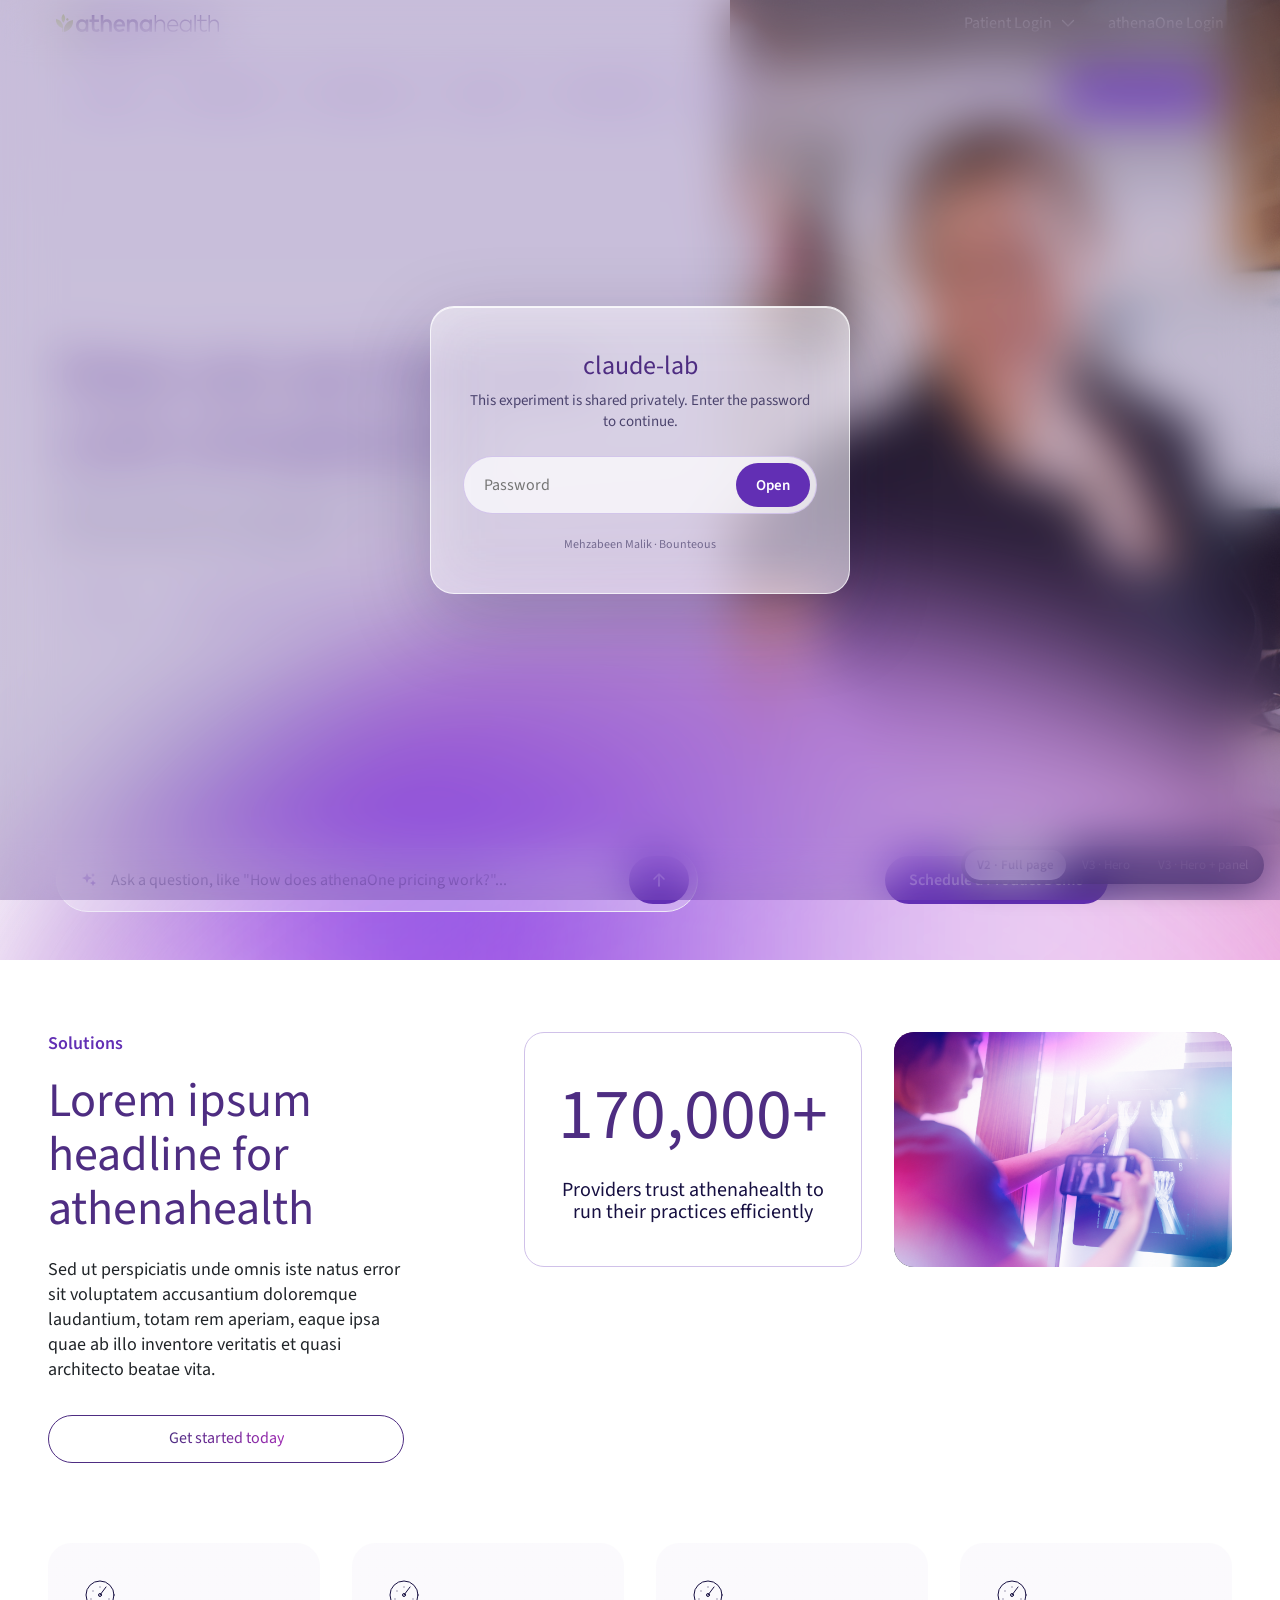
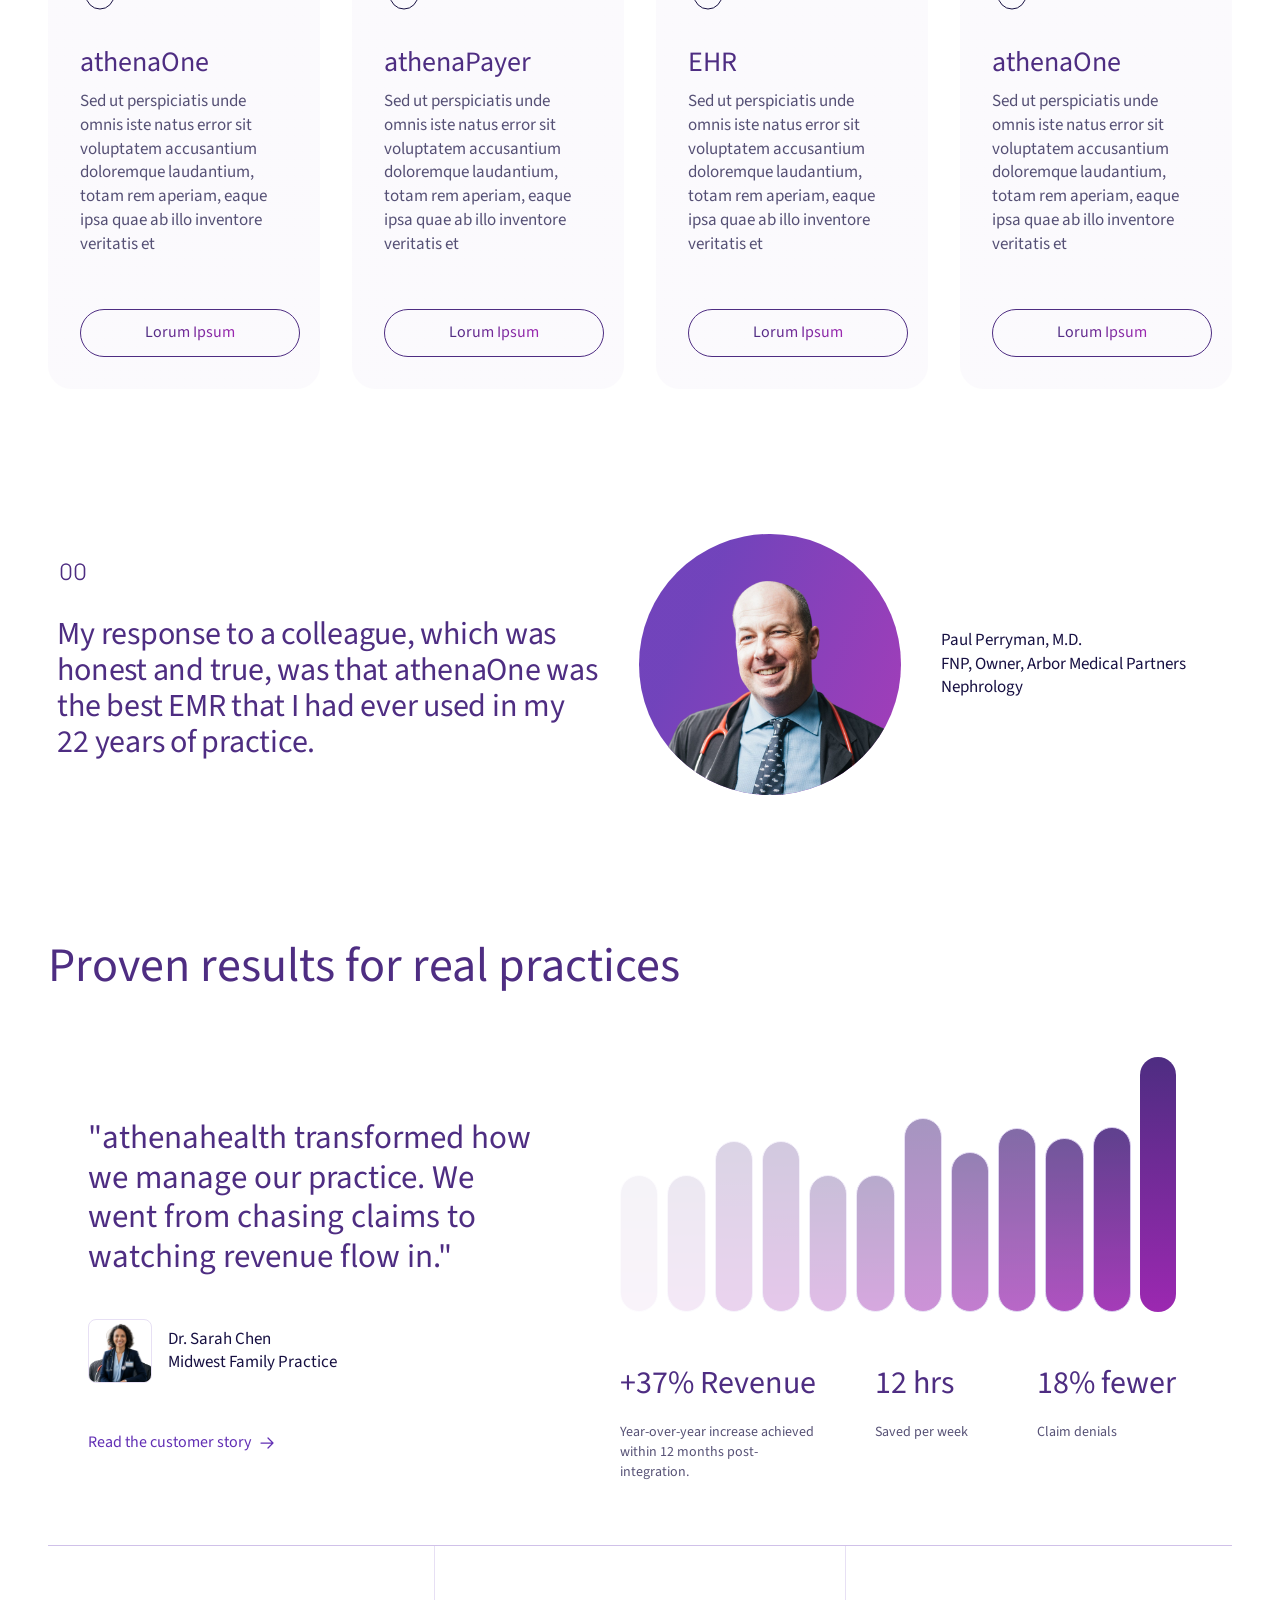
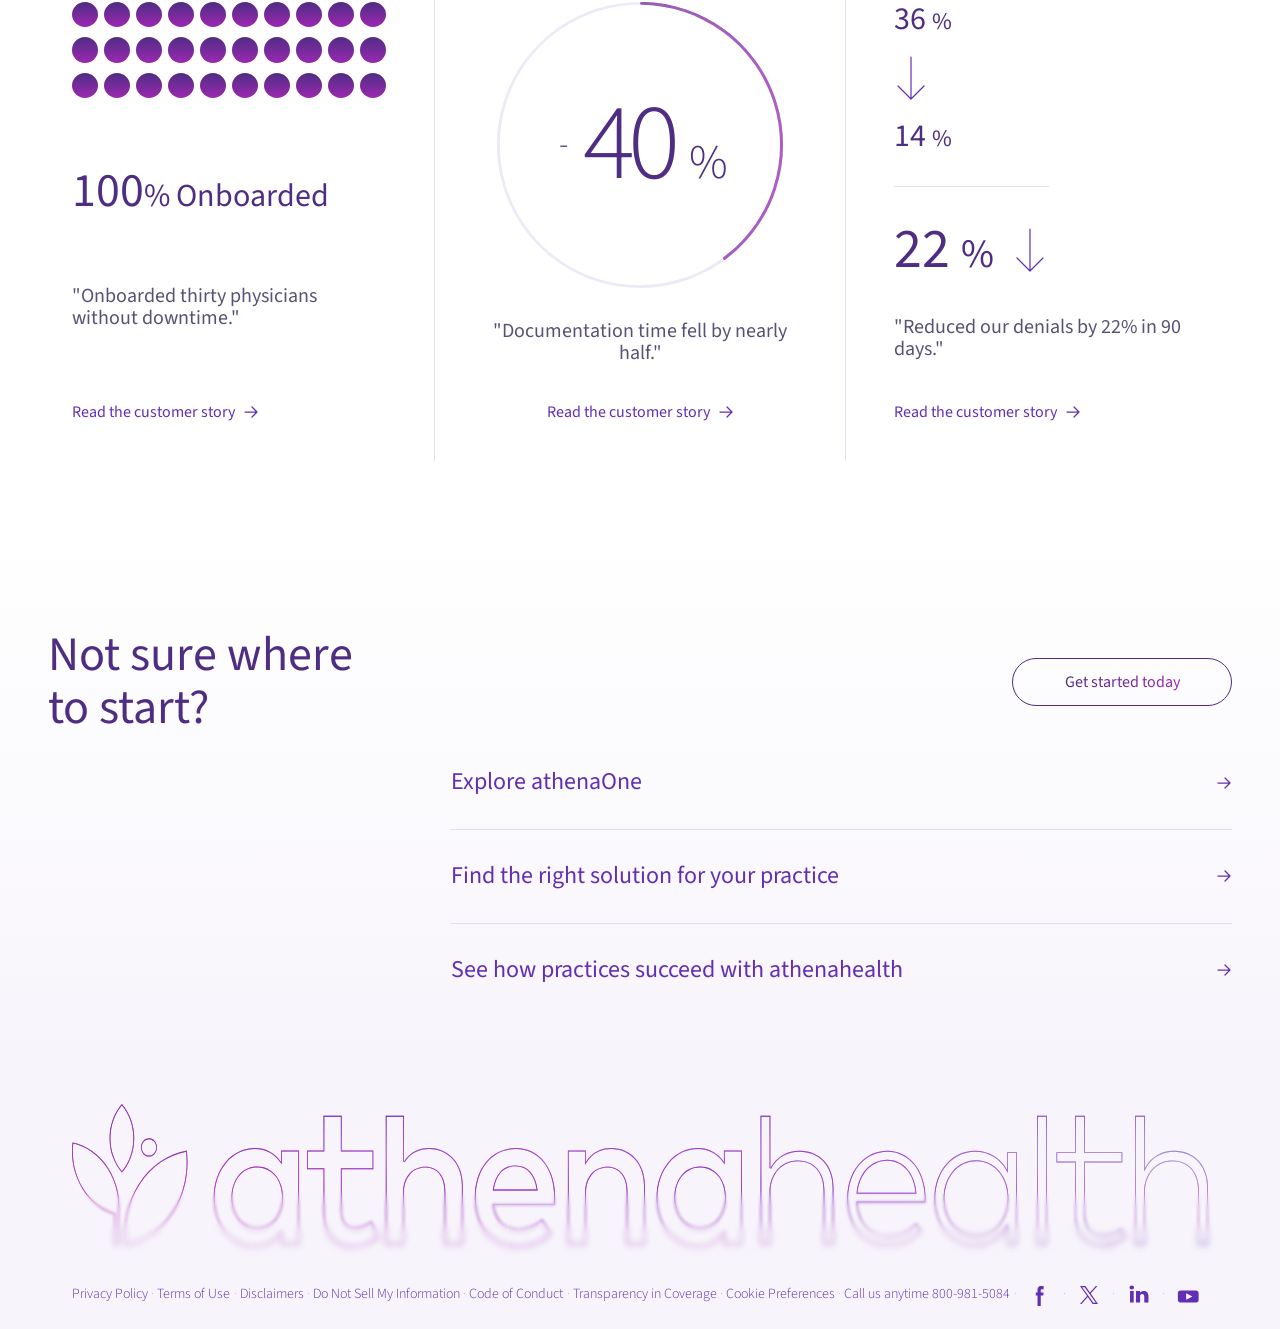
==== commit 29b33e51: "Add frosted-glass password gate and experiments hub Co-Authored-By: Claude Fable 5.1 <noreply@anthro" ====
--- a/athena-cro-prototype/v2.html
+++ b/athena-cro-prototype/v2.html
@@ -1,6 +1,7 @@
 <!DOCTYPE html>
 <html lang="en">
 <head>
+<script src="../gate.js"></script>
 <meta charset="utf-8">
 <meta name="viewport" content="width=device-width, initial-scale=1">
 <title>athenahealth — Option 3 · Conversational experience · V2</title>
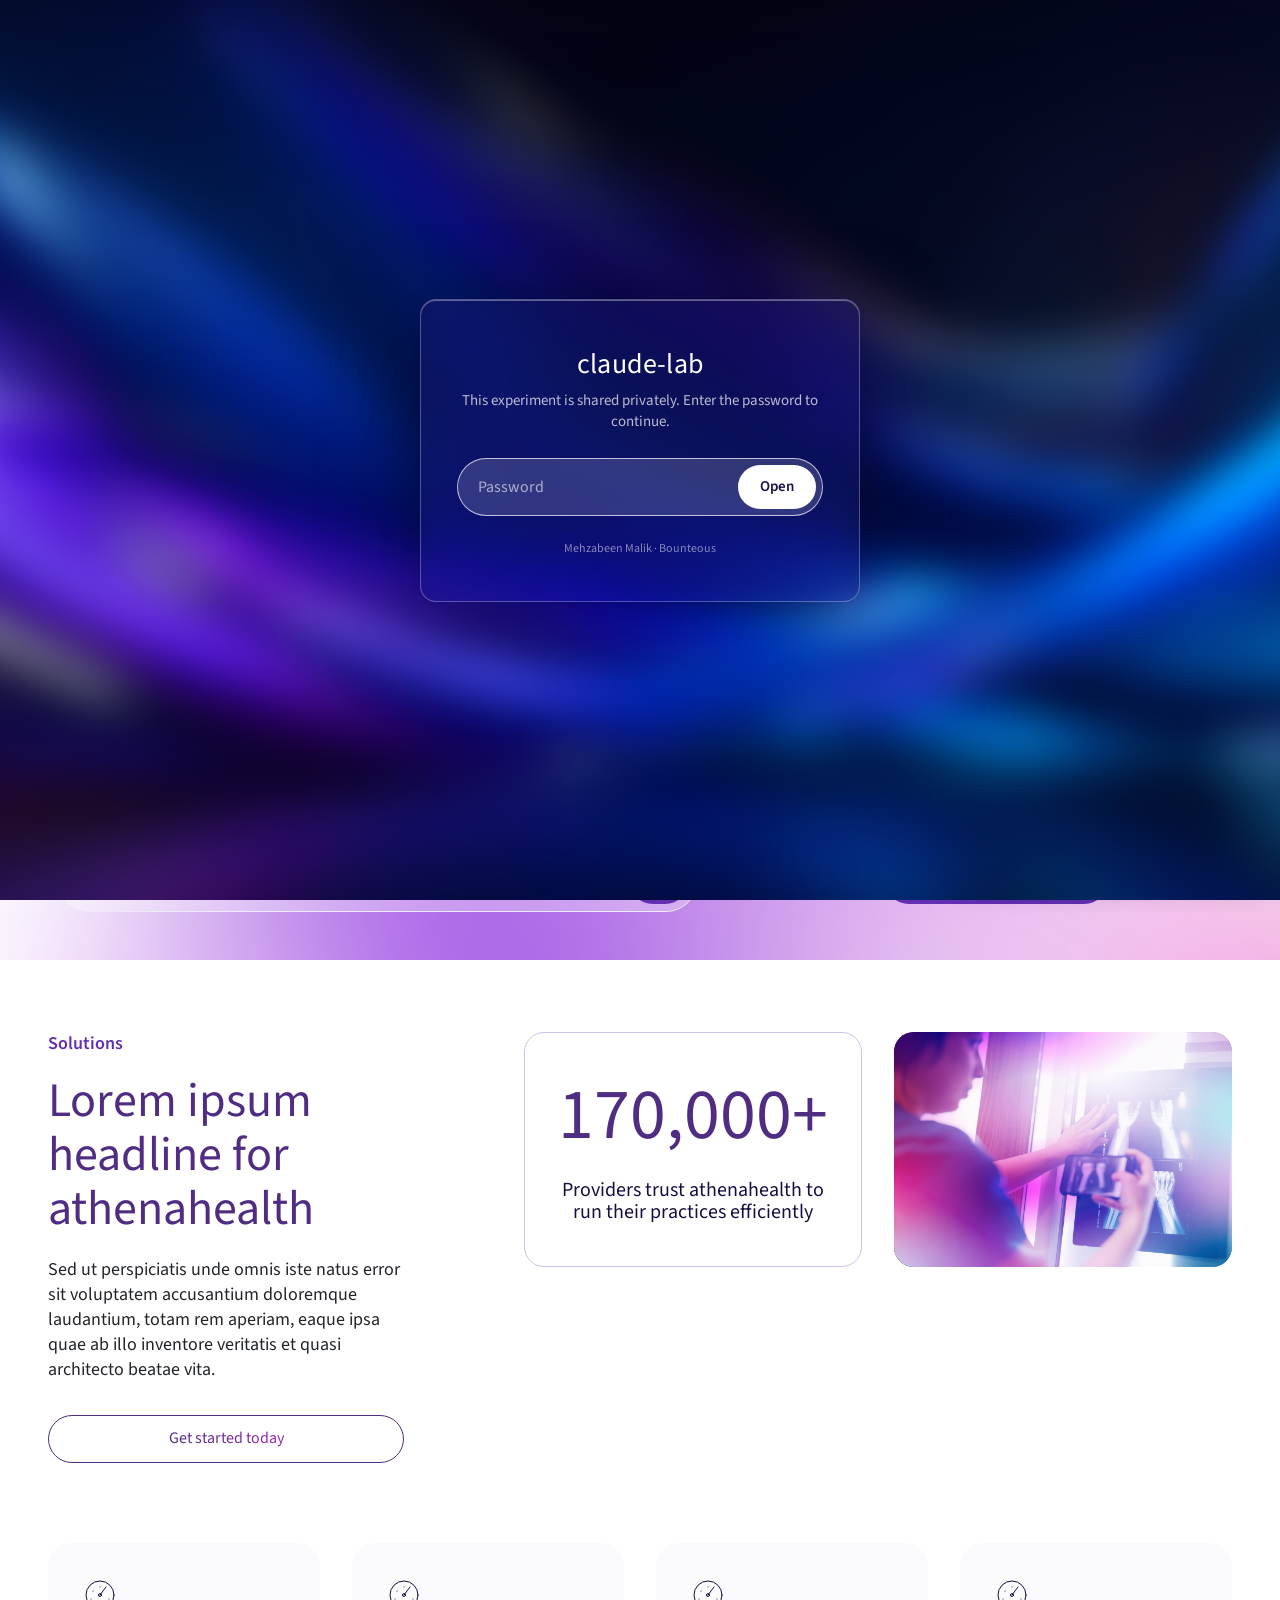
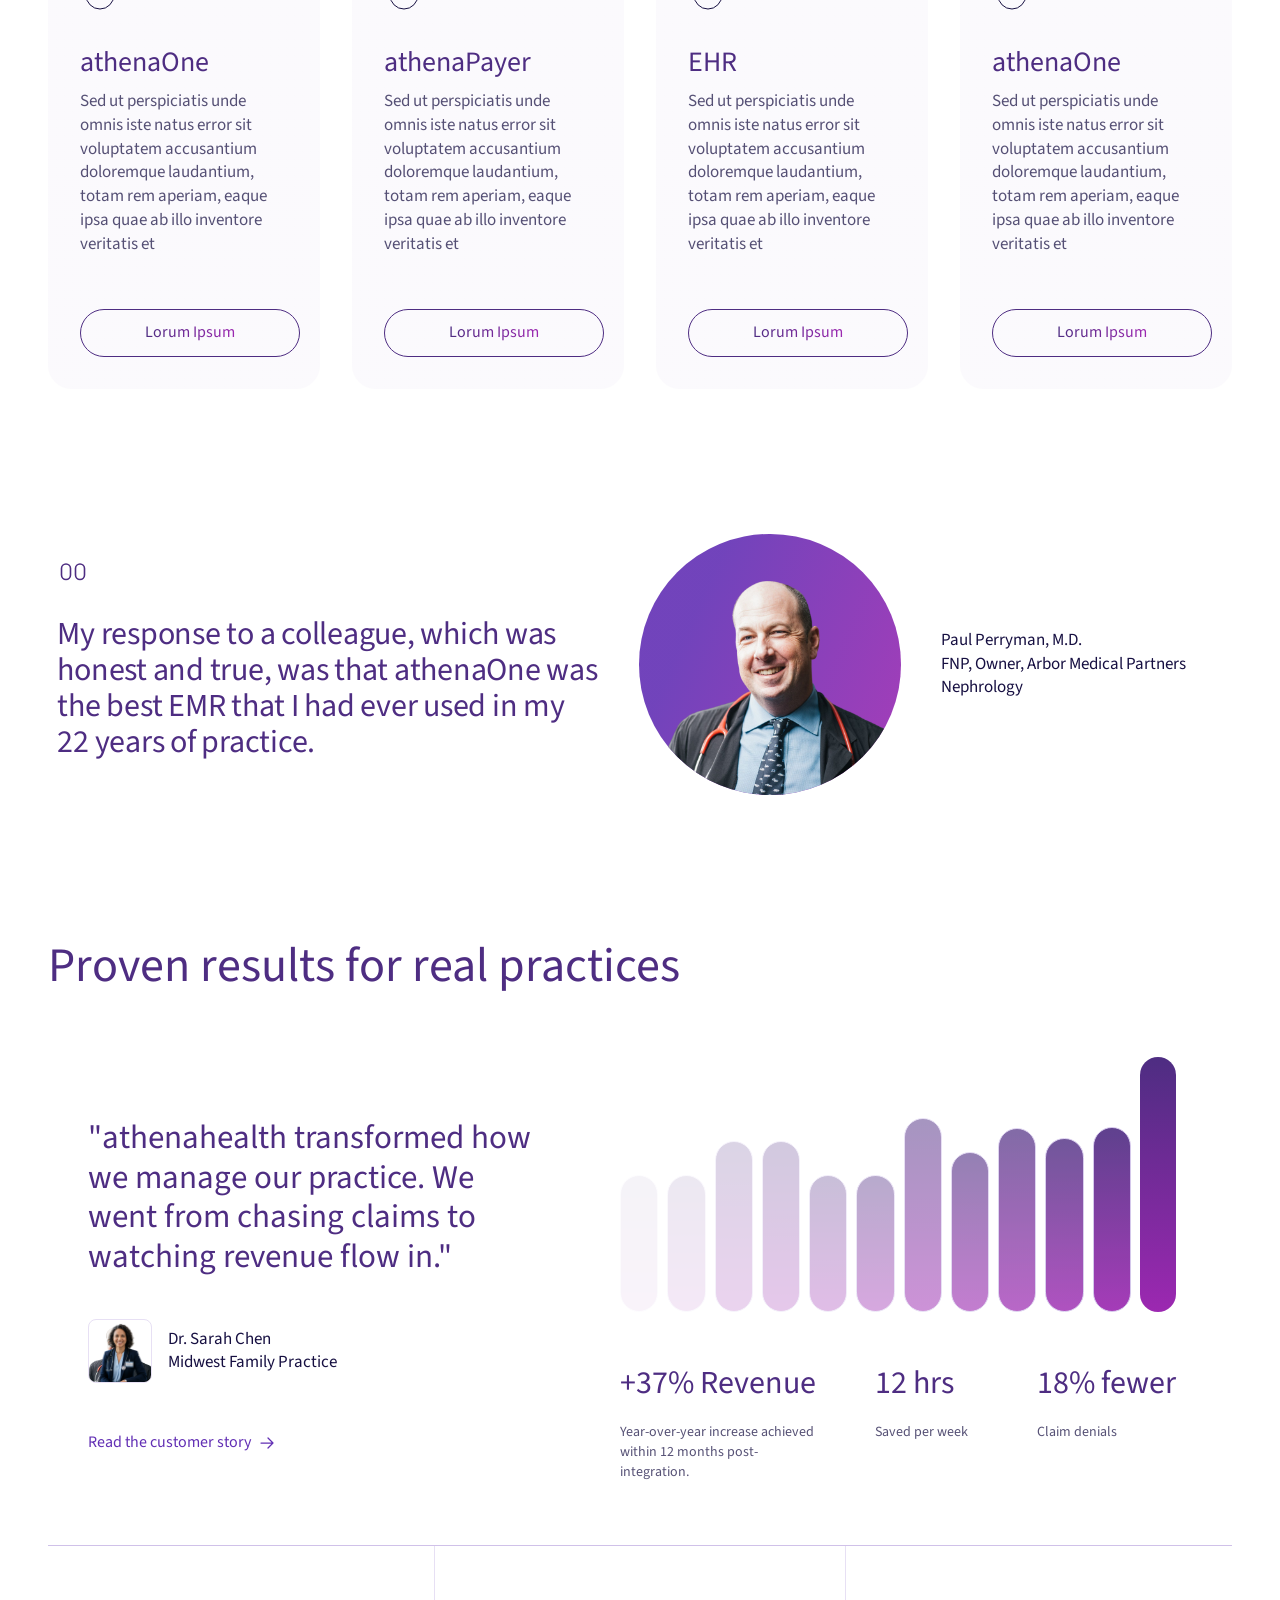
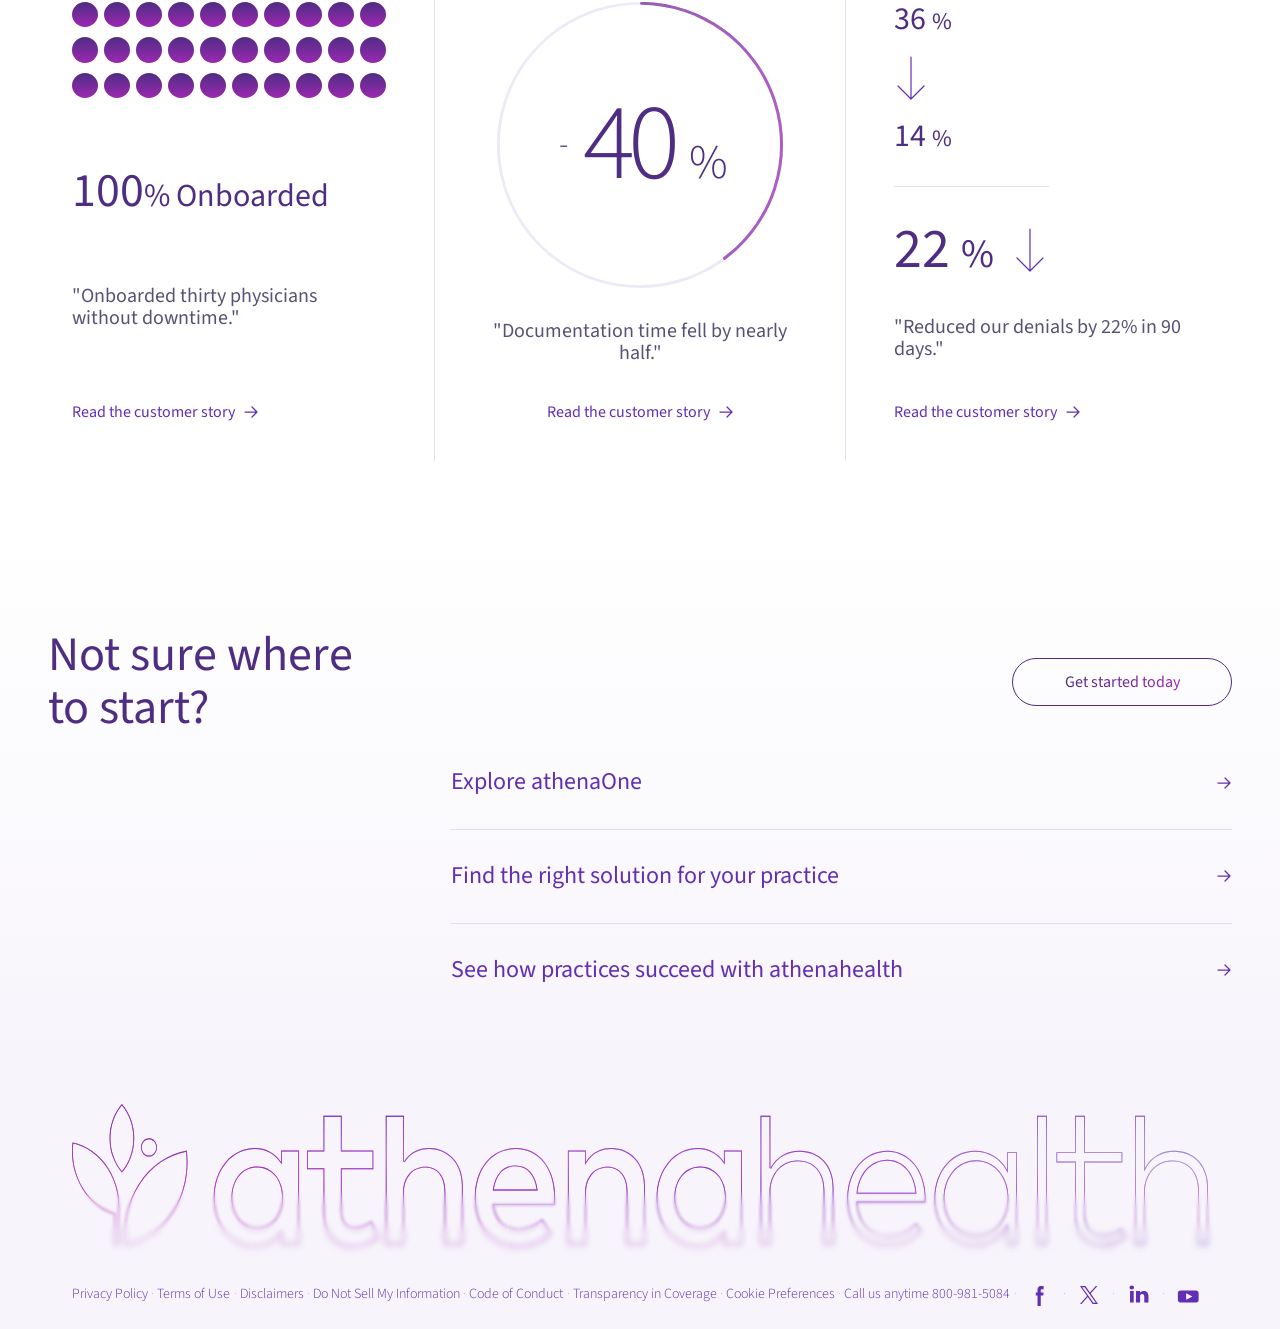
==== commit 94ceb018: "Blob: map mesh to node bounds and blur the painted group like Figma's layer blur; colours now match " ====
--- a/athena-cro-prototype/v2.html
+++ b/athena-cro-prototype/v2.html
@@ -55,8 +55,8 @@
     <!-- Mesh-gradient blob: Ellipse 54 (740:11274) -->
     <div class="blob" data-figma-node="740:11274">
       <div class="blob-inner">
-        <div class="mesh" data-mesh="A" data-mask="assets/ellipse54-v2.svg" style="opacity:.9"></div>
-        <div class="mesh overlay" data-mesh="B" data-mask="assets/ellipse54-v2.svg"></div>
+        <div class="mesh" data-mesh="A" data-mask="assets/ellipse54-v2-sharp.svg" style="opacity:.9"></div>
+        <div class="mesh overlay" data-mesh="B" data-mask="assets/ellipse54-v2-sharp.svg"></div>
         <img class="blob-shape" src="assets/ellipse54-v2.svg" alt="">
       </div>
     </div>
--- a/athena-cro-prototype/styles.css
+++ b/athena-cro-prototype/styles.css
@@ -88,11 +88,20 @@
 .logins .link-arrow { color: var(--white); }
 .nav-bar-wrap { width: calc(100% - 112px); padding-top: 20px; }
 .nav--v3 .nav-bar-wrap { width: calc(100% - 128px); }
+/* Figma "Glass" effect (radius 100, refraction .55, depth 43, light -45°): approximated with a strong
+   backdrop blur, a light rim that's brightest top-left, and a faint inner shade bottom-right. */
 .nav-bar {
   position: relative; width: 100%; display: flex; align-items: center; justify-content: space-between;
   padding: 8px; border-radius: 32px; background: rgba(247,245,251,.5);
-}
-.nav--v3 .nav-bar { background: rgba(247,245,251,.16); }
+  -webkit-backdrop-filter: blur(28px) saturate(1.35); backdrop-filter: blur(28px) saturate(1.35);
+  box-shadow: inset 0 0 0 1px rgba(255,255,255,.55), inset 1.5px 1.5px 0 rgba(255,255,255,.65),
+              inset -1px -1.5px 1px rgba(78,45,130,.10), 0 1px 0 rgba(255,255,255,.25);
+}
+.nav--v3 .nav-bar {
+  background: rgba(247,245,251,.16);
+  box-shadow: inset 0 0 0 1px rgba(255,255,255,.30), inset 1.5px 1.5px 0 rgba(255,255,255,.45),
+              inset -1px -1.5px 1px rgba(28,18,73,.18);
+}
 .nav-links { display: flex; align-items: center; gap: 4px; height: 32px; }
 .nav-link {
   display: flex; align-items: center; gap: 8px; height: 38px; padding: 8px 16px; border-radius: 32px;
@@ -109,6 +118,7 @@
 .search-pill {
   display: flex; align-items: center; gap: 8px; height: 40px; padding: 10px 16px; border-radius: 96px;
   background: rgba(255,255,255,.5); border: .5px solid var(--purple-int-30);
+  -webkit-backdrop-filter: blur(12px); backdrop-filter: blur(12px);
   color: var(--purple-int-100); font-size: 16px; font-weight: 600; line-height: 1.4;
 }
 .nav-cta .btn-primary { height: 40px; min-width: 0; }
@@ -133,7 +143,11 @@
 
 /* Mesh-gradient blob ("Ellipse 54") */
 .blob { position: absolute; pointer-events: none; }
+/* Figma: both mesh fills are clipped to the ellipse, then the whole node gets LAYER_BLUR (radius 180 / 240).
+   CSS blur() takes a sigma ≈ radius / 2, applied to the composited group so colours blend into pastels. */
 .blob-inner { position: absolute; isolation: isolate; }
+.hero--v2 .blob-inner { filter: blur(90px); }
+.hero--v3 .blob-inner { filter: blur(120px); }
 .mesh.overlay { mix-blend-mode: overlay; }
 .mesh.hardlight { mix-blend-mode: hard-light; }
 .mesh { position: absolute; inset: 0; }
@@ -141,11 +155,11 @@
 
 /* V2: 1471.146 × 1059.452 at (-13, 636), rotated 180°, blur padding -16.99% / -12.24% */
 .hero--v2 .blob { left: -13px; top: 636px; width: 1471.146px; height: 1059.452px; transform: rotate(180deg); }
-.hero--v2 .blob-inner { inset: -16.99% -12.24%; }
+.hero--v2 .blob-inner { inset: 0; }
 /* V3: 1228.634 box at (143, 453); inner 899.423 square rotated 30°, padding -26.68% */
 .hero--v3 .blob { left: 143px; top: 453px; width: 1228.634px; height: 1228.634px; display: flex; align-items: center; justify-content: center; }
 .hero--v3 .blob-rot { position: relative; width: 899.423px; height: 899.423px; transform: rotate(30deg); flex: none; }
-.hero--v3 .blob-inner { inset: -26.68%; }
+.hero--v3 .blob-inner { inset: 0; }
 
 /* Hero copy */
 .hero-copy { position: absolute; left: 56px; top: 340px; width: 539px; display: flex; flex-direction: column; gap: 32px; }
